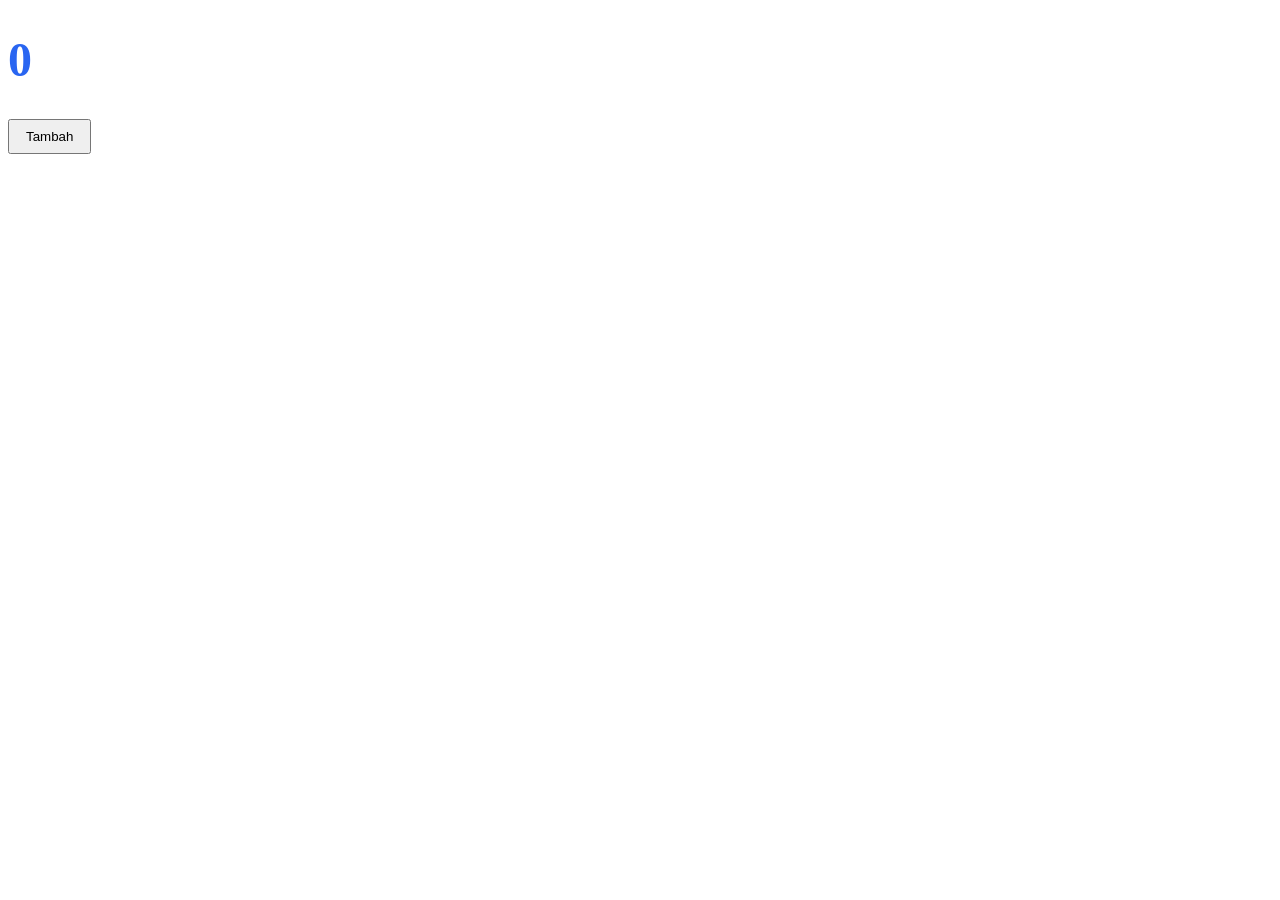
==== index.html @ bcd85ffc "Revamp index.html for interactive page layout" ====
<!DOCTYPE html>
<html lang="id">
<head>
    <meta charset="UTF-8">
    <title>Halaman Interaktif</title>
    <style>
        h1 {
            color: #2965F1;
            font-size: 48px;
        }
        button {
            padding: 8px 16px;
        }
    </style>
</head>
<body>
    <h1>0</h1>
    <button>Tambah</button>

    <script>
        let n = 0;
        const h1 = document.querySelector("h1");

        document.querySelector("button").onclick = () => {
            n++;
            h1.textContent = n;
        };
    </script>
</body>
</html>
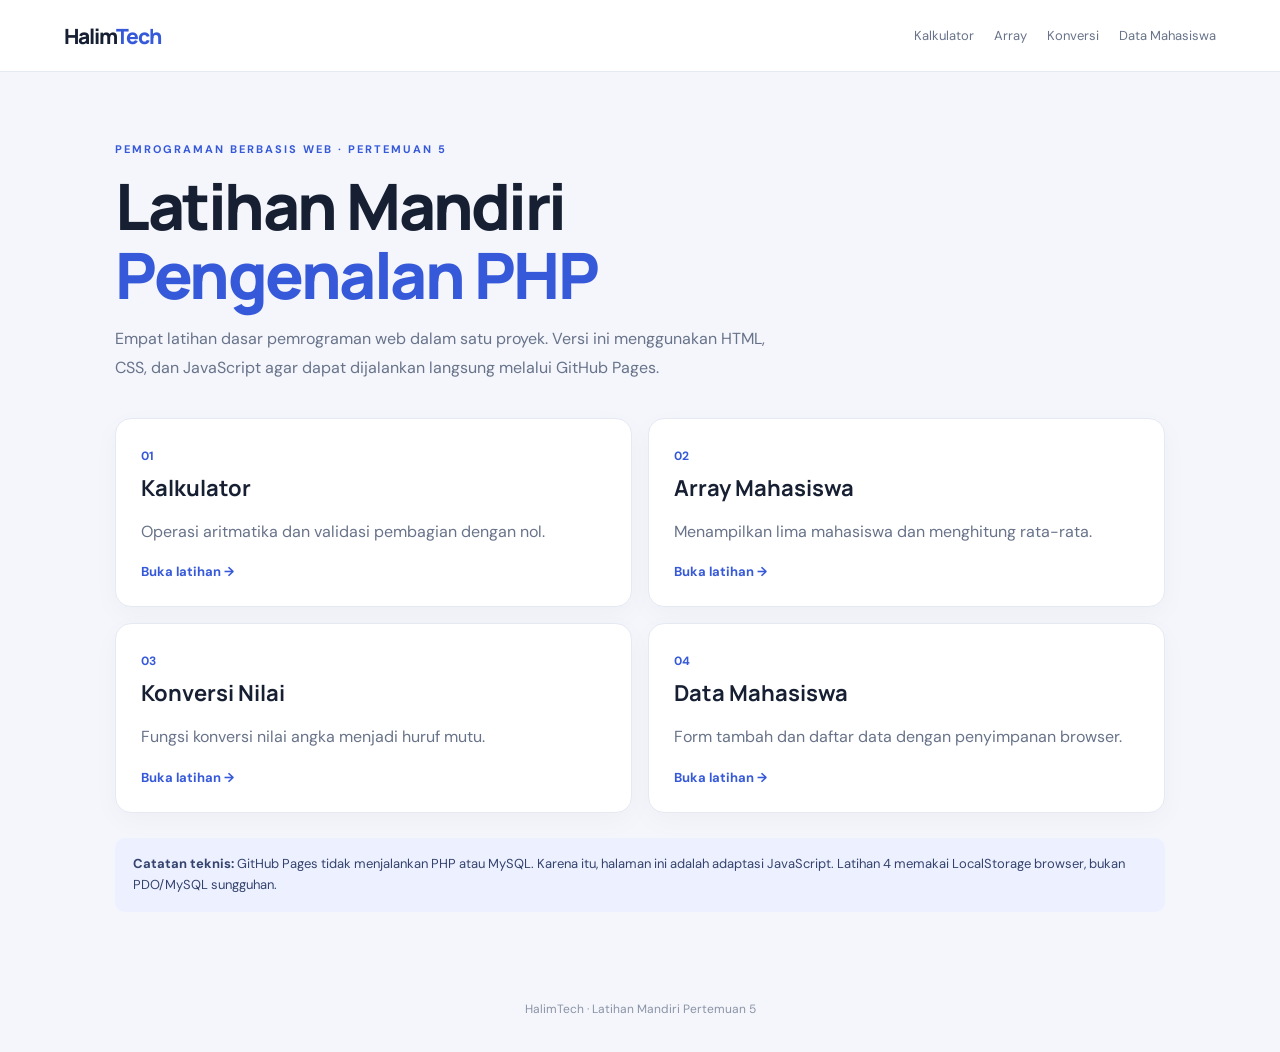
==== commit f29d3cae: "Add files via upload" ====
--- a/index.html
+++ b/index.html
@@ -1,30 +1,28 @@
 <!DOCTYPE html>
 <html lang="id">
 <head>
-    <meta charset="UTF-8">
-    <title>Halaman Interaktif</title>
-    <style>
-        h1 {
-            color: #2965F1;
-            font-size: 48px;
-        }
-        button {
-            padding: 8px 16px;
-        }
-    </style>
+  <meta charset="UTF-8">
+  <meta name="viewport" content="width=device-width, initial-scale=1.0">
+  <title>Latihan Pemrograman Web</title>
+  <link rel="stylesheet" href="style.css">
 </head>
 <body>
-    <h1>0</h1>
-    <button>Tambah</button>
-
-    <script>
-        let n = 0;
-        const h1 = document.querySelector("h1");
-
-        document.querySelector("button").onclick = () => {
-            n++;
-            h1.textContent = n;
-        };
-    </script>
+  <header class="topbar">
+    <a class="brand" href="index.html">Halim<span>Tech</span></a>
+    <nav><a href="kalkulator.html">Kalkulator</a><a href="mahasiswa.html">Array</a><a href="konversi.html">Konversi</a><a href="database.html">Data Mahasiswa</a></nav>
+  </header>
+  <main class="hero">
+    <p class="eyebrow">PEMROGRAMAN BERBASIS WEB · PERTEMUAN 5</p>
+    <h1>Latihan Mandiri<br><span>Pengenalan PHP</span></h1>
+    <p class="lead">Empat latihan dasar pemrograman web dalam satu proyek. Versi ini menggunakan HTML, CSS, dan JavaScript agar dapat dijalankan langsung melalui GitHub Pages.</p>
+    <div class="cards">
+      <a class="card" href="kalkulator.html"><b>01</b><h2>Kalkulator</h2><p>Operasi aritmatika dan validasi pembagian dengan nol.</p><span>Buka latihan →</span></a>
+      <a class="card" href="mahasiswa.html"><b>02</b><h2>Array Mahasiswa</h2><p>Menampilkan lima mahasiswa dan menghitung rata-rata.</p><span>Buka latihan →</span></a>
+      <a class="card" href="konversi.html"><b>03</b><h2>Konversi Nilai</h2><p>Fungsi konversi nilai angka menjadi huruf mutu.</p><span>Buka latihan →</span></a>
+      <a class="card" href="database.html"><b>04</b><h2>Data Mahasiswa</h2><p>Form tambah dan daftar data dengan penyimpanan browser.</p><span>Buka latihan →</span></a>
+    </div>
+    <div class="notice"><strong>Catatan teknis:</strong> GitHub Pages tidak menjalankan PHP atau MySQL. Karena itu, halaman ini adalah adaptasi JavaScript. Latihan 4 memakai LocalStorage browser, bukan PDO/MySQL sungguhan.</div>
+  </main>
+  <footer>HalimTech · Latihan Mandiri Pertemuan 5</footer>
 </body>
-</html>
+</html>
--- a/style.css
+++ b/style.css
@@ -0,0 +1,16 @@
+@import url('https://fonts.googleapis.com/css2?family=DM+Sans:wght@400;500;600;700&family=Manrope:wght@500;600;700;800&display=swap');
+:root{--bg:#f4f6fb;--ink:#172033;--muted:#68738a;--blue:#3659d9;--line:#e5e9f2;--white:#fff}
+*{box-sizing:border-box}body{margin:0;background:var(--bg);color:var(--ink);font-family:'DM Sans',Arial,sans-serif;min-height:100vh}
+.topbar{height:auto;min-height:72px;padding:18px max(5vw,20px);display:flex;align-items:center;justify-content:space-between;gap:20px;background:#fff;border-bottom:1px solid var(--line)}
+.brand{font:800 21px Manrope,sans-serif;color:var(--ink);text-decoration:none;letter-spacing:-1px}.brand span{color:var(--blue)}
+nav{display:flex;gap:20px;flex-wrap:wrap}nav a{font-size:13px;color:var(--muted);text-decoration:none}nav a:hover,nav a.active{color:var(--blue)}
+main{width:min(1050px,90%);margin:54px auto}.hero{margin-top:70px}.eyebrow{font-size:11px;font-weight:700;letter-spacing:2px;color:var(--blue)}h1{font:800 clamp(38px,6vw,64px)/1.08 Manrope,sans-serif;letter-spacing:-2.5px;margin:15px 0}h1 span{color:var(--blue)}h2{font:700 22px Manrope,sans-serif;margin:8px 0}
+.lead{max-width:680px;color:var(--muted);line-height:1.8}.cards{display:grid;grid-template-columns:repeat(2,1fr);gap:16px;margin-top:35px}.card,.panel{background:var(--white);border:1px solid var(--line);border-radius:16px;padding:25px;box-shadow:0 8px 28px #17203308}.card{text-decoration:none;color:inherit;transition:.2s}.card:hover{transform:translateY(-3px);box-shadow:0 14px 32px #17203312}.card b{color:var(--blue);font-size:12px}.card p{color:var(--muted);line-height:1.6}.card span{color:var(--blue);font-size:13px;font-weight:700}
+.notice{margin-top:25px;padding:16px 18px;border-radius:10px;background:#edf1ff;color:#34436e;line-height:1.6;font-size:13px}
+.page-title{margin-bottom:25px}.page-title h1{font-size:clamp(32px,5vw,46px);letter-spacing:-1.5px}.page-title p{color:var(--muted);line-height:1.6}
+.panel{max-width:760px}.field{margin:16px 0}.field label{display:block;font-size:13px;font-weight:700;margin-bottom:8px}.field input,.field select{width:100%;padding:13px 14px;border:1px solid #d8deea;border-radius:9px;font:inherit;background:white;color:var(--ink)}input:focus,select:focus{outline:2px solid #cbd5ff;border-color:var(--blue)}
+button,.button{display:inline-block;border:0;border-radius:9px;padding:13px 18px;background:var(--blue);color:white;font:700 14px 'DM Sans',sans-serif;cursor:pointer;text-decoration:none}button:hover,.button:hover{background:#2948bd}.secondary{background:#eef1f8;color:#34405b}.secondary:hover{background:#e2e7f1}
+.result{margin-top:18px;padding:16px;border-radius:10px;background:#eaf8ef;color:#176438;line-height:1.6}.error{background:#fff0f0;color:#a32929}.result strong{display:block}.big-result{font:800 34px Manrope,sans-serif;margin-top:5px}
+table{width:100%;border-collapse:collapse;margin-top:18px;background:white}th,td{text-align:left;padding:13px;border-bottom:1px solid var(--line);font-size:14px}th{background:#f0f3fb;color:#34405b;font-size:12px;text-transform:uppercase;letter-spacing:.5px}.summary{display:flex;gap:12px;flex-wrap:wrap;margin-top:18px}.stat{flex:1;min-width:130px;padding:17px;background:#f3f5fb;border-radius:10px}.stat small{display:block;color:var(--muted);margin-bottom:6px}.stat strong{font:700 24px Manrope}
+.back{display:inline-block;margin-bottom:20px;color:var(--blue);text-decoration:none;font-size:13px;font-weight:700}footer{text-align:center;padding:35px 15px;color:#8a93a6;font-size:12px}
+@media(max-width:650px){.topbar{align-items:flex-start;flex-direction:column}nav{gap:12px}.cards{grid-template-columns:1fr}main{margin:35px auto}.hero{margin-top:40px}.panel{padding:18px}table{min-width:500px}.table-wrap{overflow-x:auto}}
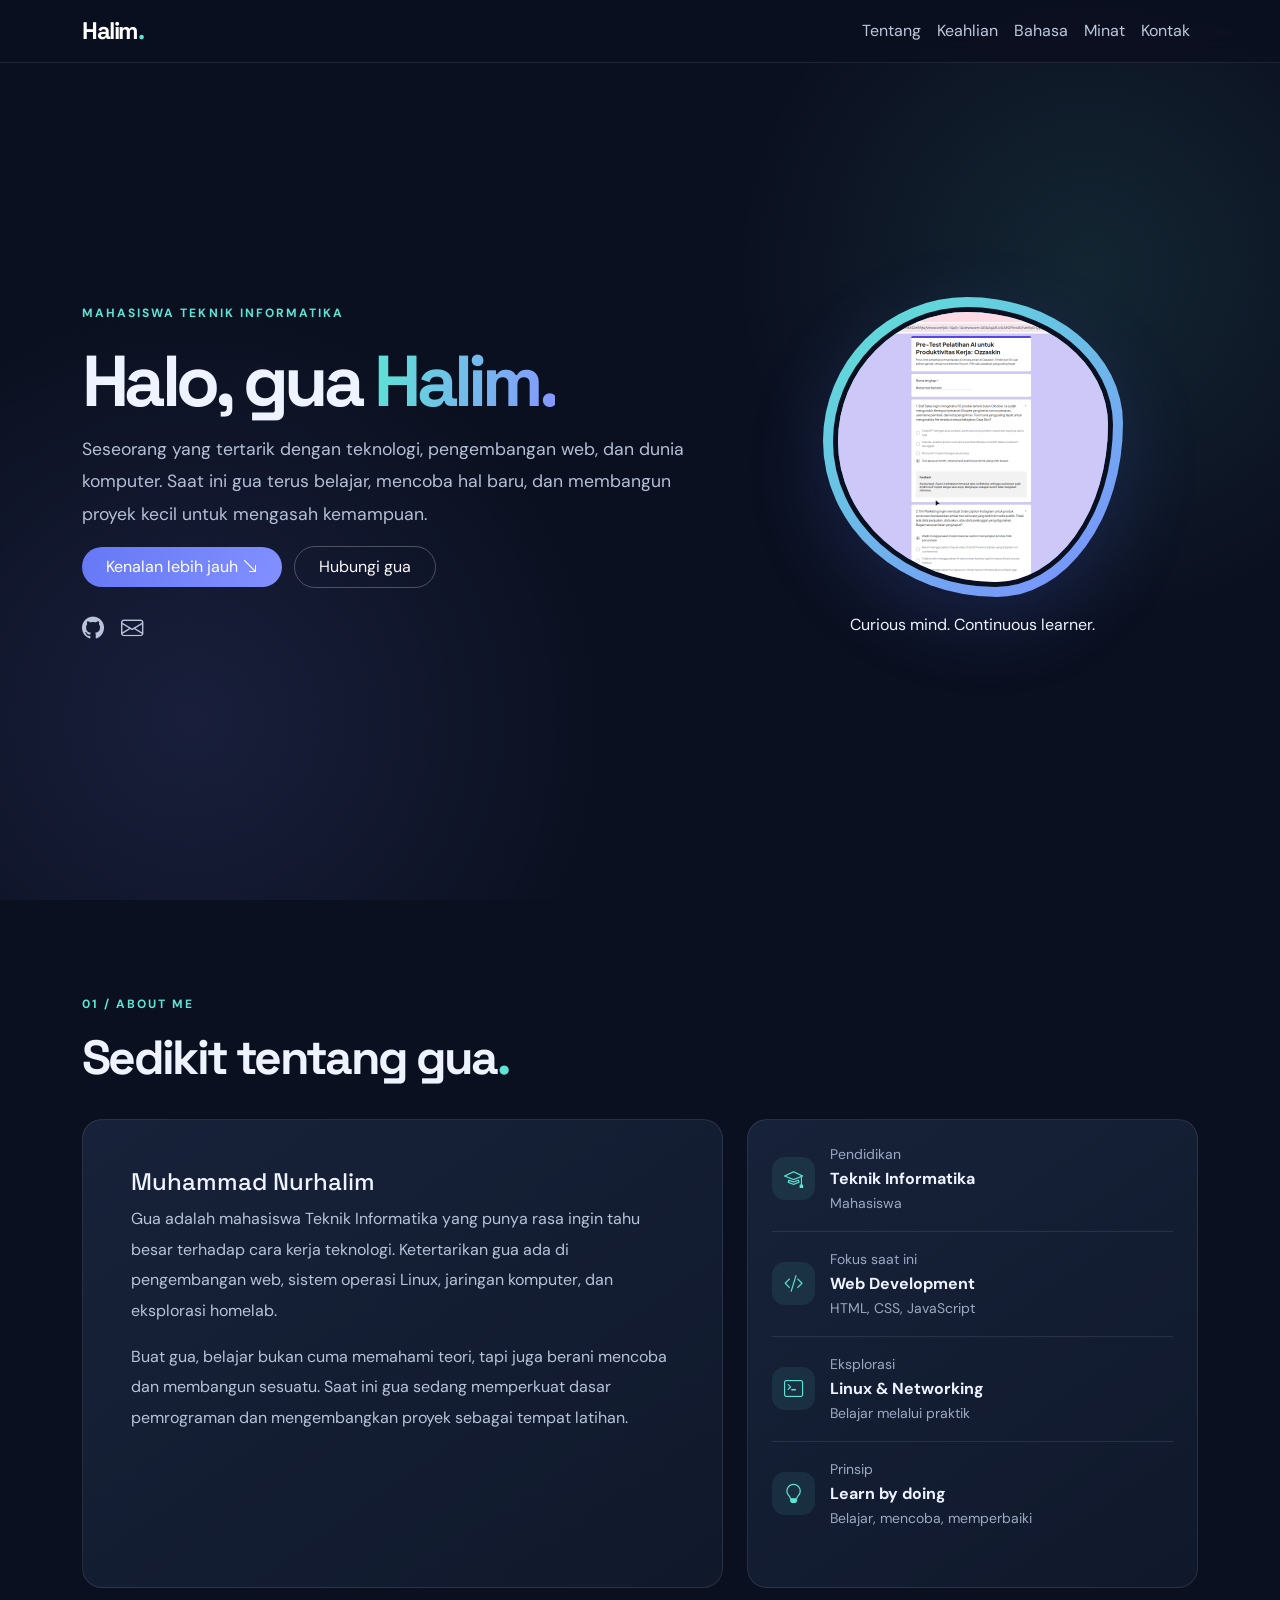
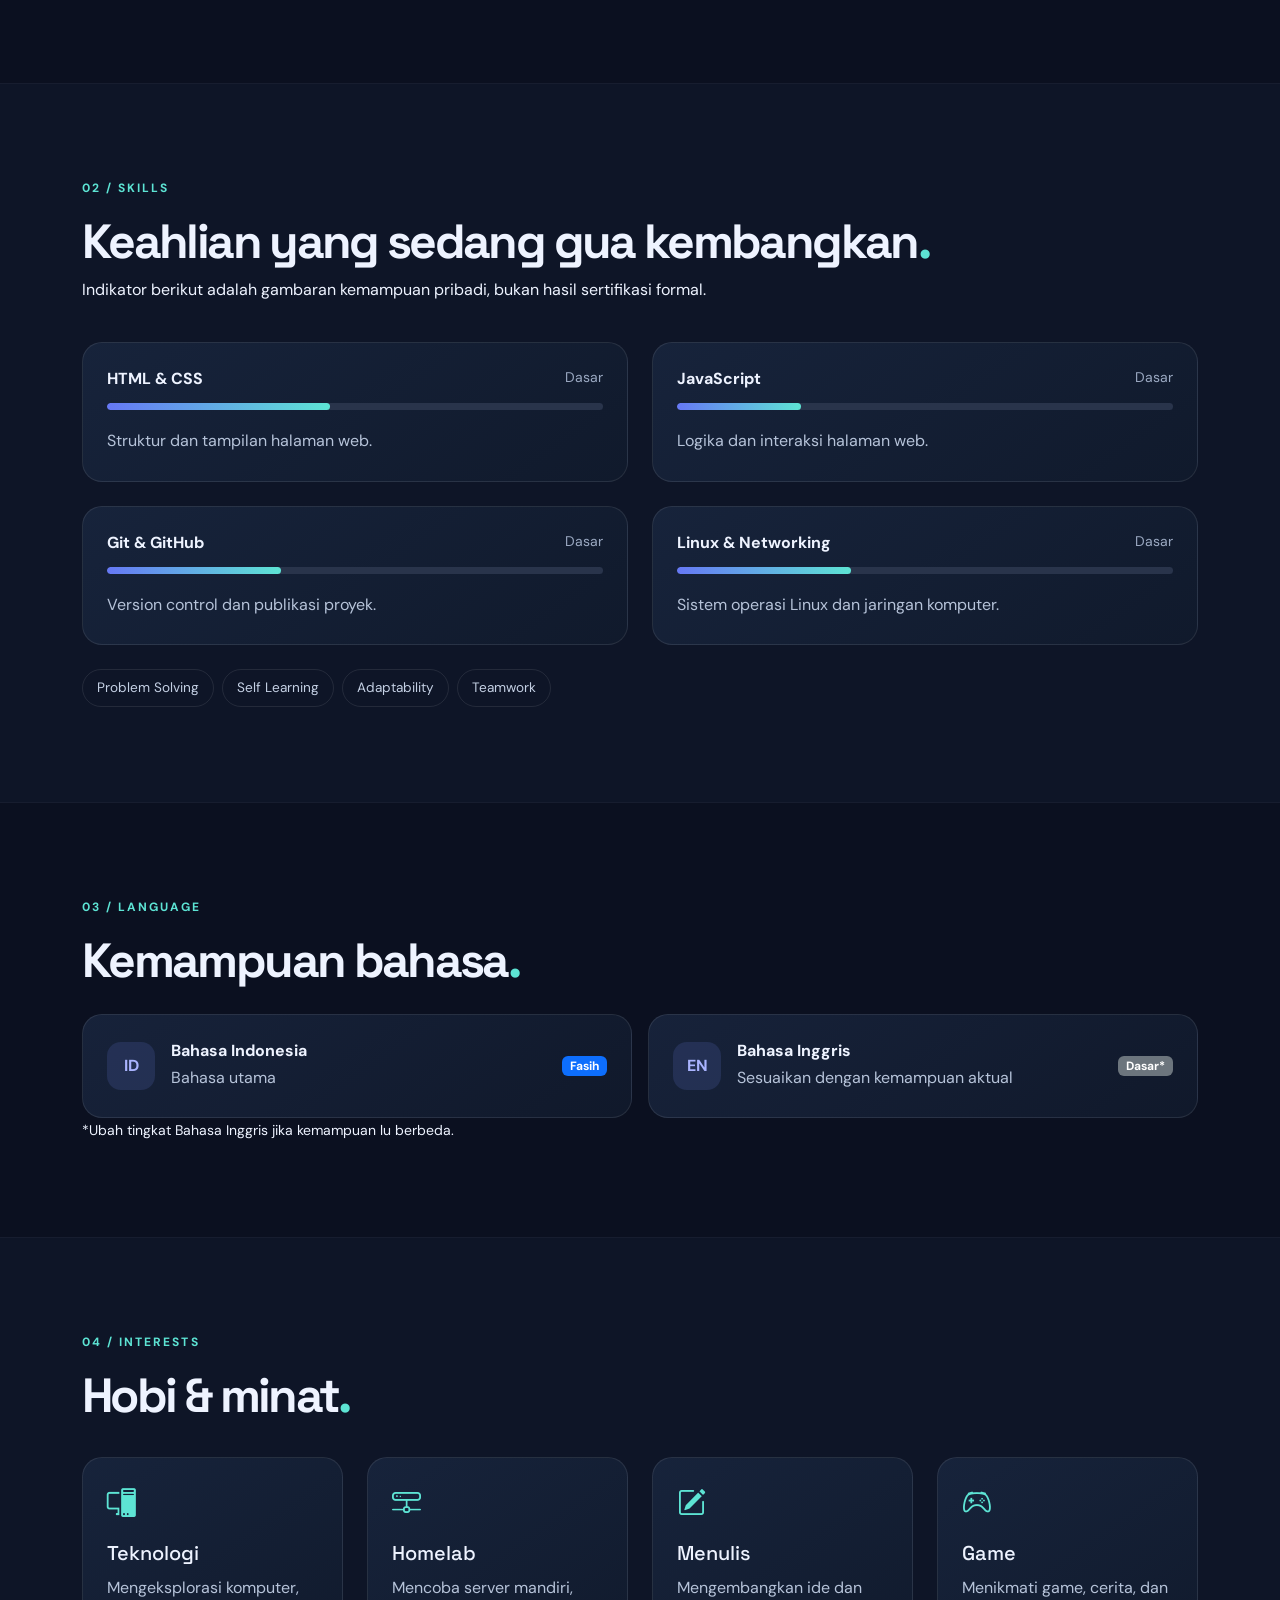
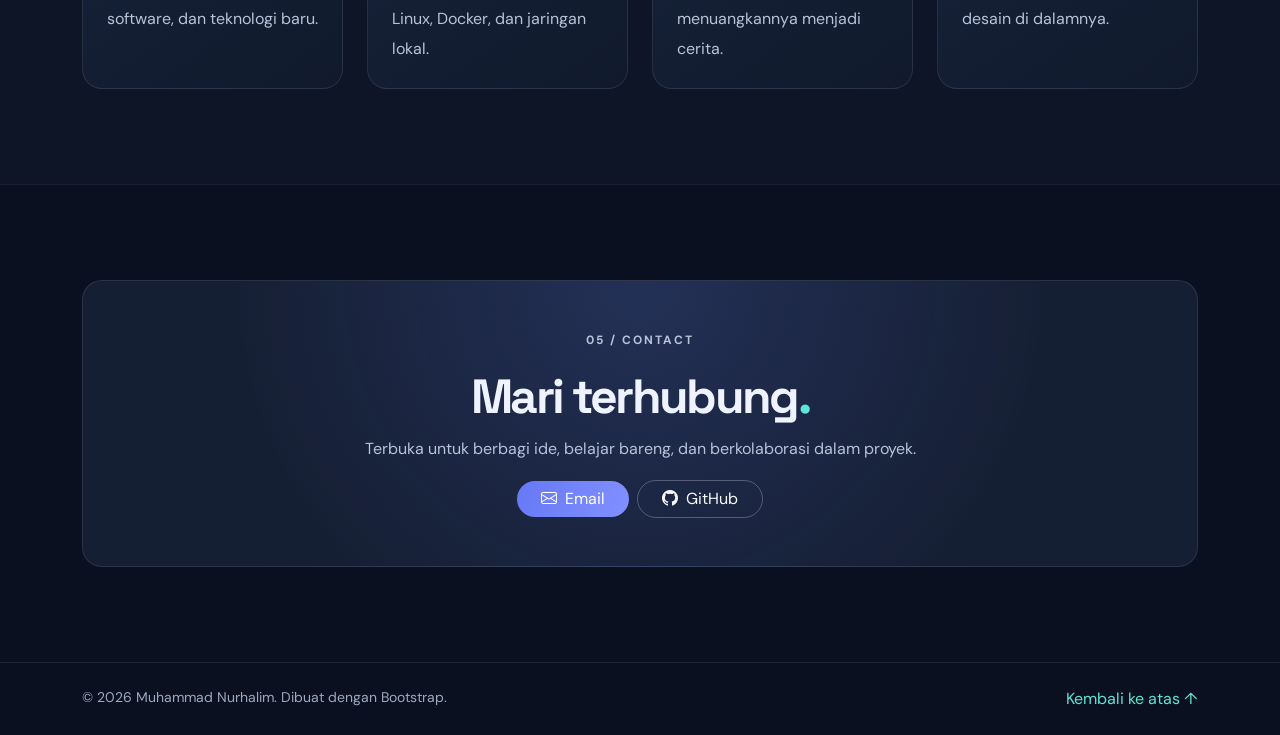
==== commit 7e1bce86: "Add files via upload" ====
--- a/index.html
+++ b/index.html
@@ -1,28 +1,61 @@
-<!DOCTYPE html>
+<!doctype html>
 <html lang="id">
 <head>
-  <meta charset="UTF-8">
-  <meta name="viewport" content="width=device-width, initial-scale=1.0">
-  <title>Latihan Pemrograman Web</title>
-  <link rel="stylesheet" href="style.css">
+<meta charset="utf-8"><meta name="viewport" content="width=device-width, initial-scale=1">
+<meta name="description" content="Profil pribadi Muhammad Nurhalim, mahasiswa Teknik Informatika.">
+<title>Muhammad Nurhalim | Profil</title>
+<link href="https://cdn.jsdelivr.net/npm/bootstrap@5.3.3/dist/css/bootstrap.min.css" rel="stylesheet">
+<link rel="stylesheet" href="https://cdn.jsdelivr.net/npm/bootstrap-icons@1.11.3/font/bootstrap-icons.min.css">
+<link rel="stylesheet" href="style.css">
 </head>
 <body>
-  <header class="topbar">
-    <a class="brand" href="index.html">Halim<span>Tech</span></a>
-    <nav><a href="kalkulator.html">Kalkulator</a><a href="mahasiswa.html">Array</a><a href="konversi.html">Konversi</a><a href="database.html">Data Mahasiswa</a></nav>
-  </header>
-  <main class="hero">
-    <p class="eyebrow">PEMROGRAMAN BERBASIS WEB · PERTEMUAN 5</p>
-    <h1>Latihan Mandiri<br><span>Pengenalan PHP</span></h1>
-    <p class="lead">Empat latihan dasar pemrograman web dalam satu proyek. Versi ini menggunakan HTML, CSS, dan JavaScript agar dapat dijalankan langsung melalui GitHub Pages.</p>
-    <div class="cards">
-      <a class="card" href="kalkulator.html"><b>01</b><h2>Kalkulator</h2><p>Operasi aritmatika dan validasi pembagian dengan nol.</p><span>Buka latihan →</span></a>
-      <a class="card" href="mahasiswa.html"><b>02</b><h2>Array Mahasiswa</h2><p>Menampilkan lima mahasiswa dan menghitung rata-rata.</p><span>Buka latihan →</span></a>
-      <a class="card" href="konversi.html"><b>03</b><h2>Konversi Nilai</h2><p>Fungsi konversi nilai angka menjadi huruf mutu.</p><span>Buka latihan →</span></a>
-      <a class="card" href="database.html"><b>04</b><h2>Data Mahasiswa</h2><p>Form tambah dan daftar data dengan penyimpanan browser.</p><span>Buka latihan →</span></a>
-    </div>
-    <div class="notice"><strong>Catatan teknis:</strong> GitHub Pages tidak menjalankan PHP atau MySQL. Karena itu, halaman ini adalah adaptasi JavaScript. Latihan 4 memakai LocalStorage browser, bukan PDO/MySQL sungguhan.</div>
-  </main>
-  <footer>HalimTech · Latihan Mandiri Pertemuan 5</footer>
-</body>
-</html>+<nav class="navbar navbar-expand-lg navbar-dark fixed-top"><div class="container">
+<a class="navbar-brand fw-bold" href="#home">Halim<span>.</span></a>
+<button class="navbar-toggler" type="button" data-bs-toggle="collapse" data-bs-target="#nav"><span class="navbar-toggler-icon"></span></button>
+<div class="collapse navbar-collapse" id="nav"><ul class="navbar-nav ms-auto">
+<li class="nav-item"><a class="nav-link" href="#about">Tentang</a></li><li class="nav-item"><a class="nav-link" href="#skills">Keahlian</a></li>
+<li class="nav-item"><a class="nav-link" href="#languages">Bahasa</a></li><li class="nav-item"><a class="nav-link" href="#interests">Minat</a></li><li class="nav-item"><a class="nav-link" href="#contact">Kontak</a></li>
+</ul></div></div></nav>
+<header id="home" class="hero d-flex align-items-center"><div class="container"><div class="row align-items-center gy-5">
+<div class="col-lg-7 order-2 order-lg-1"><p class="eyebrow">MAHASISWA TEKNIK INFORMATIKA</p>
+<h1 class="display-2 fw-bold">Halo, gua <span>Halim.</span></h1>
+<p class="lead-copy">Seseorang yang tertarik dengan teknologi, pengembangan web, dan dunia komputer. Saat ini gua terus belajar, mencoba hal baru, dan membangun proyek kecil untuk mengasah kemampuan.</p>
+<a class="btn btn-primary rounded-pill px-4 py-2 me-2" href="#about">Kenalan lebih jauh <i class="bi bi-arrow-down-right"></i></a>
+<a class="btn btn-outline-light rounded-pill px-4 py-2" href="#contact">Hubungi gua</a>
+<div class="social mt-4"><a href="https://github.com/hilmandesu" target="_blank" rel="noopener"><i class="bi bi-github"></i></a><a href="mailto:emailkamu@example.com"><i class="bi bi-envelope"></i></a></div></div>
+<div class="col-lg-5 order-1 order-lg-2 text-center"><div class="photo-wrap mx-auto">
+<img src="assets/foto-profil.jpg" alt="Foto profil Muhammad Nurhalim" onerror="this.style.display='none';this.nextElementSibling.style.display='grid'">
+<div class="fallback">HN</div></div><p class="muted mt-3">Curious mind. Continuous learner.</p></div>
+</div></div></header>
+<section id="about" class="section"><div class="container"><p class="eyebrow">01 / ABOUT ME</p><h2 class="section-title">Sedikit tentang gua<span>.</span></h2>
+<div class="row g-4 mt-2"><div class="col-lg-7"><div class="panel h-100 p-4 p-md-5"><h3 class="h4">Muhammad Nurhalim</h3>
+<p>Gua adalah mahasiswa Teknik Informatika yang punya rasa ingin tahu besar terhadap cara kerja teknologi. Ketertarikan gua ada di pengembangan web, sistem operasi Linux, jaringan komputer, dan eksplorasi homelab.</p>
+<p class="mb-0">Buat gua, belajar bukan cuma memahami teori, tapi juga berani mencoba dan membangun sesuatu. Saat ini gua sedang memperkuat dasar pemrograman dan mengembangkan proyek sebagai tempat latihan.</p></div></div>
+<div class="col-lg-5"><div class="panel p-4 h-100">
+<div class="info"><i class="bi bi-mortarboard"></i><div><small>Pendidikan</small><b>Teknik Informatika</b><small>Mahasiswa</small></div></div>
+<div class="info"><i class="bi bi-code-slash"></i><div><small>Fokus saat ini</small><b>Web Development</b><small>HTML, CSS, JavaScript</small></div></div>
+<div class="info"><i class="bi bi-terminal"></i><div><small>Eksplorasi</small><b>Linux & Networking</b><small>Belajar melalui praktik</small></div></div>
+<div class="info border-0"><i class="bi bi-lightbulb"></i><div><small>Prinsip</small><b>Learn by doing</b><small>Belajar, mencoba, memperbaiki</small></div></div>
+</div></div></div></div></section>
+<section id="skills" class="section dark"><div class="container"><p class="eyebrow">02 / SKILLS</p><h2 class="section-title">Keahlian yang sedang gua kembangkan<span>.</span></h2>
+<p class="muted">Indikator berikut adalah gambaran kemampuan pribadi, bukan hasil sertifikasi formal.</p><div class="row g-4 mt-2">
+<div class="col-md-6"><div class="panel p-4"><div class="d-flex justify-content-between"><b>HTML & CSS</b><small>Dasar</small></div><div class="progress"><div class="progress-bar" style="width:45%"></div></div><p class="muted mt-3 mb-0">Struktur dan tampilan halaman web.</p></div></div>
+<div class="col-md-6"><div class="panel p-4"><div class="d-flex justify-content-between"><b>JavaScript</b><small>Dasar</small></div><div class="progress"><div class="progress-bar" style="width:25%"></div></div><p class="muted mt-3 mb-0">Logika dan interaksi halaman web.</p></div></div>
+<div class="col-md-6"><div class="panel p-4"><div class="d-flex justify-content-between"><b>Git & GitHub</b><small>Dasar</small></div><div class="progress"><div class="progress-bar" style="width:35%"></div></div><p class="muted mt-3 mb-0">Version control dan publikasi proyek.</p></div></div>
+<div class="col-md-6"><div class="panel p-4"><div class="d-flex justify-content-between"><b>Linux & Networking</b><small>Dasar</small></div><div class="progress"><div class="progress-bar" style="width:35%"></div></div><p class="muted mt-3 mb-0">Sistem operasi Linux dan jaringan komputer.</p></div></div>
+</div><div class="d-flex flex-wrap gap-2 mt-4"><span class="tag">Problem Solving</span><span class="tag">Self Learning</span><span class="tag">Adaptability</span><span class="tag">Teamwork</span></div></div></section>
+<section id="languages" class="section"><div class="container"><p class="eyebrow">03 / LANGUAGE</p><h2 class="section-title">Kemampuan bahasa<span>.</span></h2><div class="row g-3 mt-2">
+<div class="col-md-6"><div class="panel p-4 d-flex align-items-center gap-3"><div class="lang-icon">ID</div><div class="flex-grow-1"><b>Bahasa Indonesia</b><p class="muted mb-0">Bahasa utama</p></div><span class="badge text-bg-primary">Fasih</span></div></div>
+<div class="col-md-6"><div class="panel p-4 d-flex align-items-center gap-3"><div class="lang-icon">EN</div><div class="flex-grow-1"><b>Bahasa Inggris</b><p class="muted mb-0">Sesuaikan dengan kemampuan aktual</p></div><span class="badge text-bg-secondary">Dasar*</span></div></div>
+</div><small class="muted">*Ubah tingkat Bahasa Inggris jika kemampuan lu berbeda.</small></div></section>
+<section id="interests" class="section dark"><div class="container"><p class="eyebrow">04 / INTERESTS</p><h2 class="section-title">Hobi & minat<span>.</span></h2><div class="row g-4 mt-2">
+<div class="col-sm-6 col-lg-3"><div class="panel p-4 h-100"><i class="bi bi-pc-display interest-icon"></i><h3 class="h5 mt-3">Teknologi</h3><p class="muted mb-0">Mengeksplorasi komputer, software, dan teknologi baru.</p></div></div>
+<div class="col-sm-6 col-lg-3"><div class="panel p-4 h-100"><i class="bi bi-hdd-network interest-icon"></i><h3 class="h5 mt-3">Homelab</h3><p class="muted mb-0">Mencoba server mandiri, Linux, Docker, dan jaringan lokal.</p></div></div>
+<div class="col-sm-6 col-lg-3"><div class="panel p-4 h-100"><i class="bi bi-pencil-square interest-icon"></i><h3 class="h5 mt-3">Menulis</h3><p class="muted mb-0">Mengembangkan ide dan menuangkannya menjadi cerita.</p></div></div>
+<div class="col-sm-6 col-lg-3"><div class="panel p-4 h-100"><i class="bi bi-controller interest-icon"></i><h3 class="h5 mt-3">Game</h3><p class="muted mb-0">Menikmati game, cerita, dan desain di dalamnya.</p></div></div>
+</div></div></section>
+<section id="contact" class="section"><div class="container"><div class="panel contact text-center p-5"><p class="eyebrow">05 / CONTACT</p><h2 class="section-title">Mari terhubung<span>.</span></h2><p class="muted">Terbuka untuk berbagi ide, belajar bareng, dan berkolaborasi dalam proyek.</p>
+<a class="btn btn-primary rounded-pill px-4 me-2" href="mailto:emailkamu@example.com"><i class="bi bi-envelope me-2"></i>Email</a><a class="btn btn-outline-light rounded-pill px-4" href="https://github.com/hilmandesu" target="_blank" rel="noopener"><i class="bi bi-github me-2"></i>GitHub</a></div></div></section>
+<footer class="py-4"><div class="container d-flex flex-column flex-md-row justify-content-between gap-2"><small>© <span id="year"></span> Muhammad Nurhalim. Dibuat dengan Bootstrap.</small><a href="#home">Kembali ke atas ↑</a></div></footer>
+<script src="https://cdn.jsdelivr.net/npm/bootstrap@5.3.3/dist/js/bootstrap.bundle.min.js"></script><script src="script.js"></script>
+</body></html>
--- a/style.css
+++ b/style.css
@@ -1,16 +1,17 @@
-@import url('https://fonts.googleapis.com/css2?family=DM+Sans:wght@400;500;600;700&family=Manrope:wght@500;600;700;800&display=swap');
-:root{--bg:#f4f6fb;--ink:#172033;--muted:#68738a;--blue:#3659d9;--line:#e5e9f2;--white:#fff}
-*{box-sizing:border-box}body{margin:0;background:var(--bg);color:var(--ink);font-family:'DM Sans',Arial,sans-serif;min-height:100vh}
-.topbar{height:auto;min-height:72px;padding:18px max(5vw,20px);display:flex;align-items:center;justify-content:space-between;gap:20px;background:#fff;border-bottom:1px solid var(--line)}
-.brand{font:800 21px Manrope,sans-serif;color:var(--ink);text-decoration:none;letter-spacing:-1px}.brand span{color:var(--blue)}
-nav{display:flex;gap:20px;flex-wrap:wrap}nav a{font-size:13px;color:var(--muted);text-decoration:none}nav a:hover,nav a.active{color:var(--blue)}
-main{width:min(1050px,90%);margin:54px auto}.hero{margin-top:70px}.eyebrow{font-size:11px;font-weight:700;letter-spacing:2px;color:var(--blue)}h1{font:800 clamp(38px,6vw,64px)/1.08 Manrope,sans-serif;letter-spacing:-2.5px;margin:15px 0}h1 span{color:var(--blue)}h2{font:700 22px Manrope,sans-serif;margin:8px 0}
-.lead{max-width:680px;color:var(--muted);line-height:1.8}.cards{display:grid;grid-template-columns:repeat(2,1fr);gap:16px;margin-top:35px}.card,.panel{background:var(--white);border:1px solid var(--line);border-radius:16px;padding:25px;box-shadow:0 8px 28px #17203308}.card{text-decoration:none;color:inherit;transition:.2s}.card:hover{transform:translateY(-3px);box-shadow:0 14px 32px #17203312}.card b{color:var(--blue);font-size:12px}.card p{color:var(--muted);line-height:1.6}.card span{color:var(--blue);font-size:13px;font-weight:700}
-.notice{margin-top:25px;padding:16px 18px;border-radius:10px;background:#edf1ff;color:#34436e;line-height:1.6;font-size:13px}
-.page-title{margin-bottom:25px}.page-title h1{font-size:clamp(32px,5vw,46px);letter-spacing:-1.5px}.page-title p{color:var(--muted);line-height:1.6}
-.panel{max-width:760px}.field{margin:16px 0}.field label{display:block;font-size:13px;font-weight:700;margin-bottom:8px}.field input,.field select{width:100%;padding:13px 14px;border:1px solid #d8deea;border-radius:9px;font:inherit;background:white;color:var(--ink)}input:focus,select:focus{outline:2px solid #cbd5ff;border-color:var(--blue)}
-button,.button{display:inline-block;border:0;border-radius:9px;padding:13px 18px;background:var(--blue);color:white;font:700 14px 'DM Sans',sans-serif;cursor:pointer;text-decoration:none}button:hover,.button:hover{background:#2948bd}.secondary{background:#eef1f8;color:#34405b}.secondary:hover{background:#e2e7f1}
-.result{margin-top:18px;padding:16px;border-radius:10px;background:#eaf8ef;color:#176438;line-height:1.6}.error{background:#fff0f0;color:#a32929}.result strong{display:block}.big-result{font:800 34px Manrope,sans-serif;margin-top:5px}
-table{width:100%;border-collapse:collapse;margin-top:18px;background:white}th,td{text-align:left;padding:13px;border-bottom:1px solid var(--line);font-size:14px}th{background:#f0f3fb;color:#34405b;font-size:12px;text-transform:uppercase;letter-spacing:.5px}.summary{display:flex;gap:12px;flex-wrap:wrap;margin-top:18px}.stat{flex:1;min-width:130px;padding:17px;background:#f3f5fb;border-radius:10px}.stat small{display:block;color:var(--muted);margin-bottom:6px}.stat strong{font:700 24px Manrope}
-.back{display:inline-block;margin-bottom:20px;color:var(--blue);text-decoration:none;font-size:13px;font-weight:700}footer{text-align:center;padding:35px 15px;color:#8a93a6;font-size:12px}
-@media(max-width:650px){.topbar{align-items:flex-start;flex-direction:column}nav{gap:12px}.cards{grid-template-columns:1fr}main{margin:35px auto}.hero{margin-top:40px}.panel{padding:18px}table{min-width:500px}.table-wrap{overflow-x:auto}}
+@import url('https://fonts.googleapis.com/css2?family=DM+Sans:wght@400;500;600;700&family=Space+Grotesk:wght@400;500;600;700&display=swap');
+:root{--bg:#0b1020;--surface:#151f34;--text:#eef3ff;--muted:#9ba9c2;--cyan:#5de4d4;--blue:#7c8cff;--line:rgba(255,255,255,.09)}
+*{scroll-margin-top:85px}html{scroll-behavior:smooth}body{background:var(--bg);color:var(--text);font-family:'DM Sans',sans-serif}h1,h2,h3,.navbar-brand{font-family:'Space Grotesk',sans-serif}
+.navbar{background:rgba(11,16,32,.92);backdrop-filter:blur(15px);border-bottom:1px solid var(--line)}.navbar-brand{font-size:1.5rem;letter-spacing:-.06em}.navbar-brand span,.section-title span{color:var(--cyan)}.nav-link{color:#bdc8dc!important}.nav-link:hover{color:var(--cyan)!important}
+.hero{min-height:100vh;padding:130px 0 80px;background:radial-gradient(circle at 85% 30%,rgba(93,228,212,.10),transparent 28%),radial-gradient(circle at 15% 80%,rgba(124,140,255,.12),transparent 32%)}
+.eyebrow{color:var(--cyan);font-size:.75rem;font-weight:700;letter-spacing:.17em}.hero h1{letter-spacing:-.065em}.hero h1 span{background:linear-gradient(100deg,var(--cyan),#8795ff);color:transparent;background-clip:text}.lead-copy{color:#b4c0d6;font-size:1.1rem;line-height:1.85;max-width:610px}
+.btn-primary{background:linear-gradient(110deg,#6678f5,#8290ff);border:0}.btn-primary:hover{background:#586be9;transform:translateY(-2px)}.btn-outline-light{border-color:rgba(255,255,255,.25)}
+.social a{color:#b7c4da;font-size:1.4rem;margin-right:17px}.social a:hover{color:var(--cyan)}
+.photo-wrap{width:min(300px,75vw);aspect-ratio:1;padding:10px;border-radius:48% 52% 42% 58%/48% 42% 58% 52%;background:linear-gradient(145deg,var(--cyan),var(--blue));box-shadow:0 25px 80px rgba(80,110,230,.2)}
+.photo-wrap img,.fallback{width:100%;height:100%;object-fit:cover;border-radius:inherit;border:5px solid var(--bg);background:#18233a}.fallback{display:none;place-items:center;font:700 5rem 'Space Grotesk';color:var(--cyan)}
+.section{padding:95px 0}.dark{background:#0e1527;border-block:1px solid rgba(255,255,255,.035)}.section-title{font-size:clamp(2rem,4vw,3rem);font-weight:700;letter-spacing:-.055em}
+.panel{background:linear-gradient(145deg,rgba(24,36,60,.95),rgba(17,26,44,.95));border:1px solid var(--line);border-radius:20px}.panel p{color:#b6c3d9;line-height:1.9}
+.info{display:flex;gap:15px;align-items:center;padding:0 0 17px;margin-bottom:17px;border-bottom:1px solid var(--line)}.info>i{width:43px;height:43px;display:grid;place-items:center;color:var(--cyan);background:rgba(93,228,212,.09);border-radius:13px;font-size:1.2rem;flex-shrink:0}.info div{display:flex;flex-direction:column;gap:2px}.info small{color:var(--muted)}
+.progress{height:7px;background:#29344b;margin-top:12px;border-radius:20px}.progress-bar{background:linear-gradient(90deg,#6678f5,var(--cyan));border-radius:20px}.panel small{color:var(--muted)}.tag{padding:8px 14px;border:1px solid var(--line);border-radius:30px;color:#c4d0e4;font-size:.85rem}
+.lang-icon{width:48px;height:48px;display:grid;place-items:center;border-radius:14px;background:rgba(124,140,255,.14);color:#aab4ff;font-weight:700}.interest-icon{color:var(--cyan);font-size:1.8rem}.contact{background:radial-gradient(circle at 50% 0%,rgba(104,125,245,.18),transparent 65%),var(--surface)}
+footer{border-top:1px solid var(--line);color:var(--muted)}footer a{color:var(--cyan);text-decoration:none}
+@media(max-width:991px){.navbar-collapse{padding:12px 0}.hero{min-height:auto;padding-top:120px}}@media(max-width:575px){.section{padding:70px 0}.lead-copy{font-size:1rem}.photo-wrap{width:225px}}
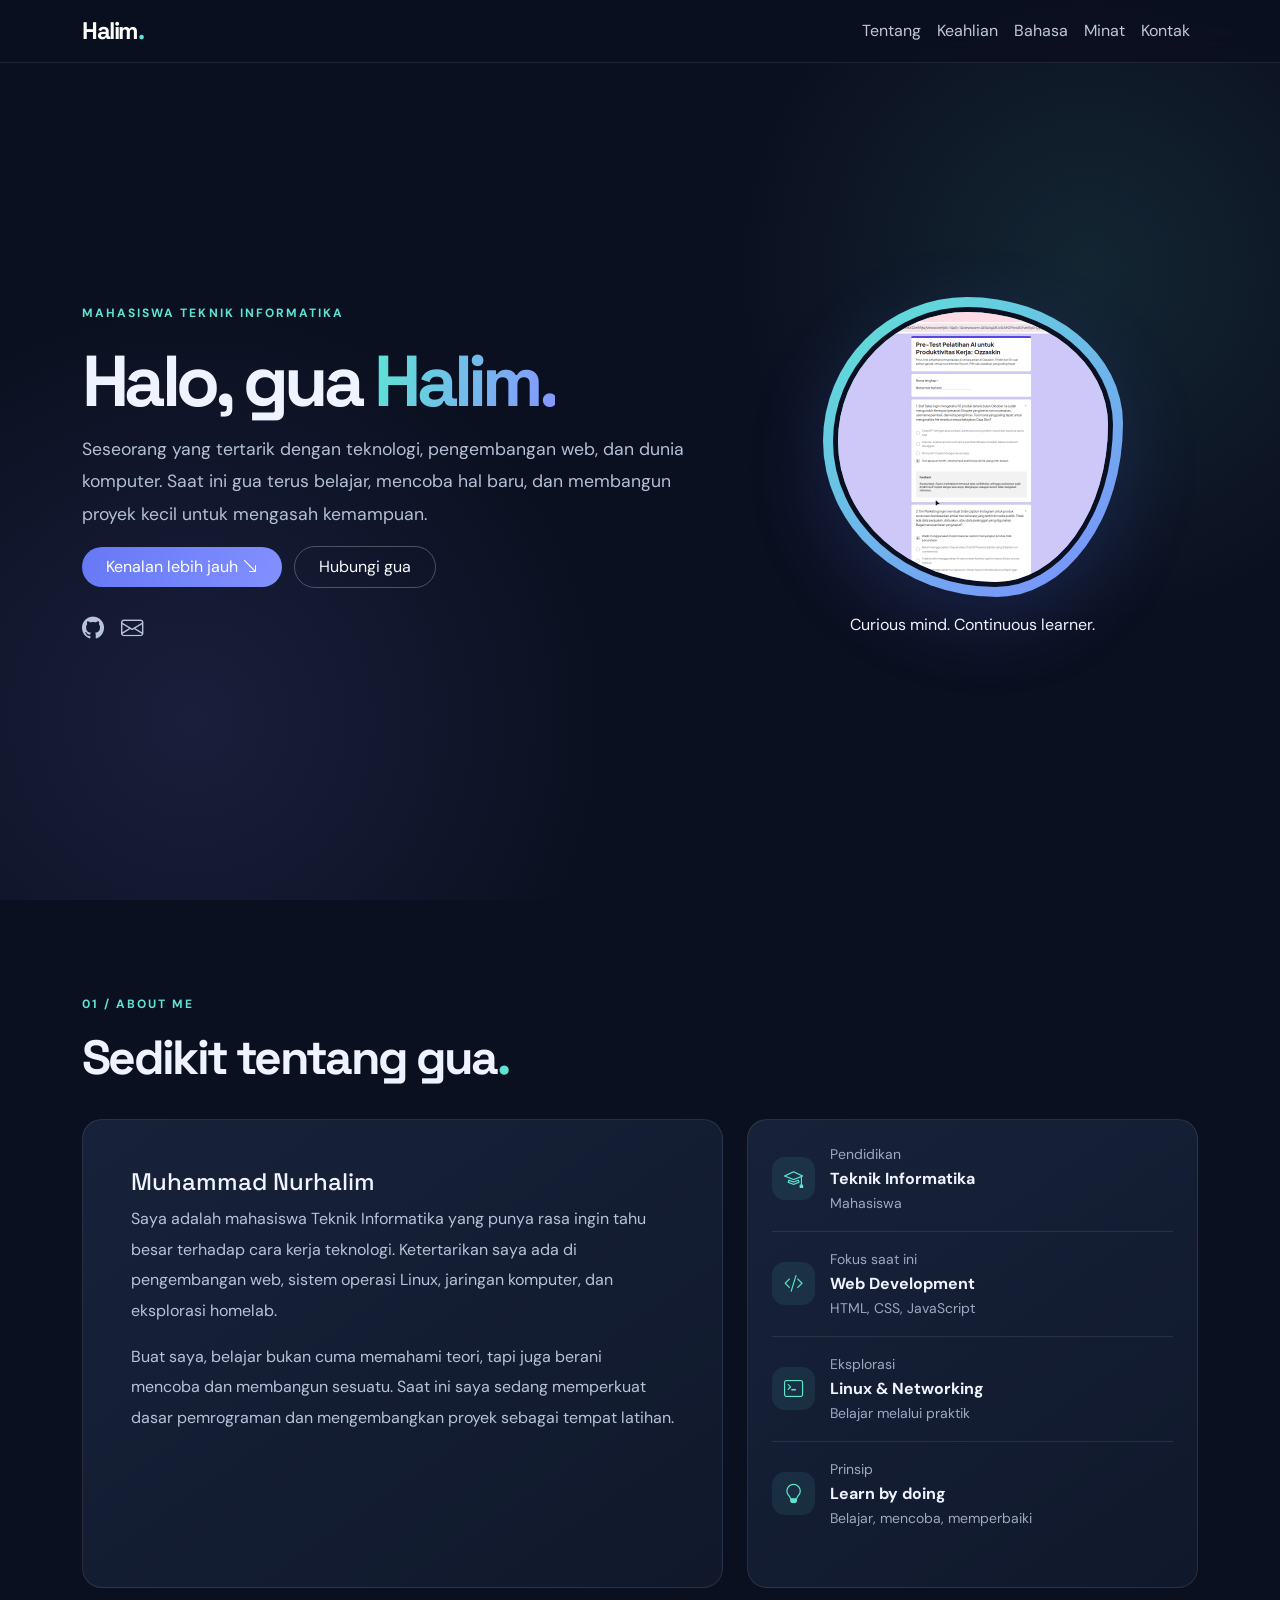
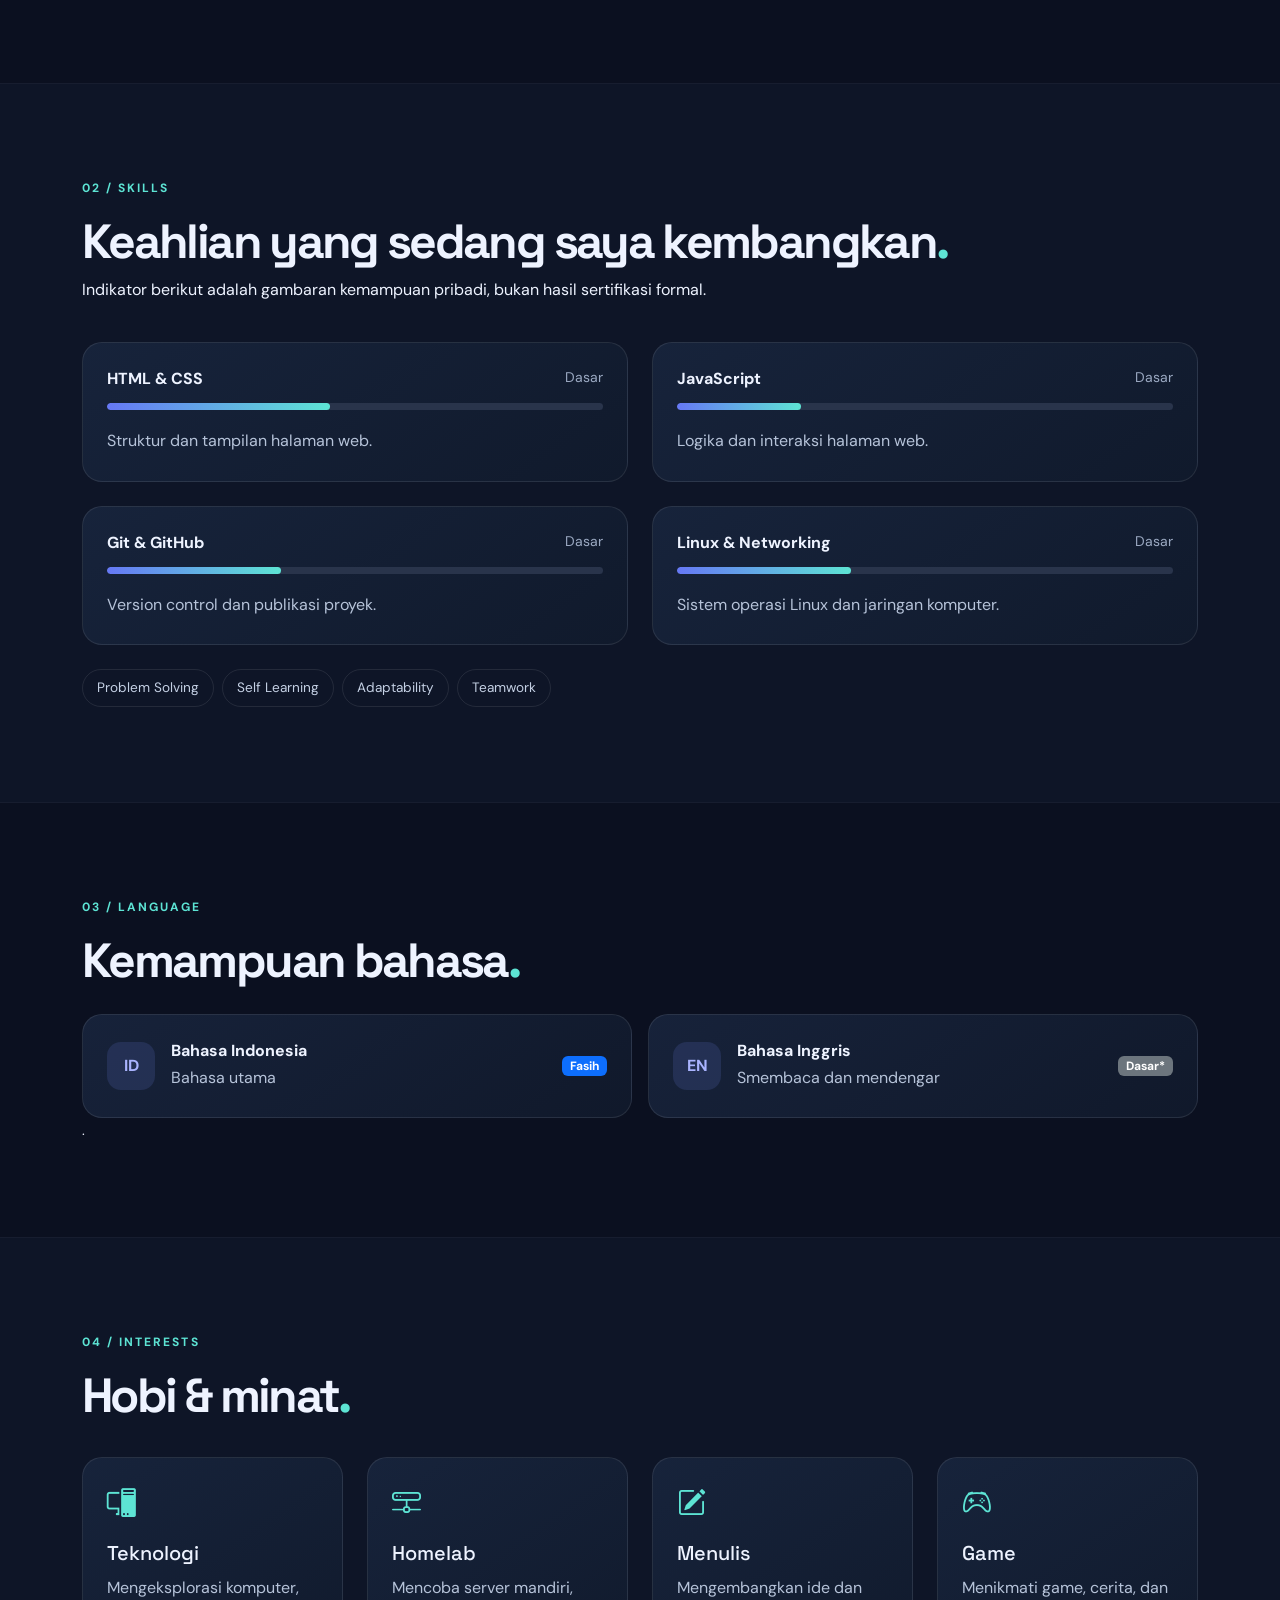
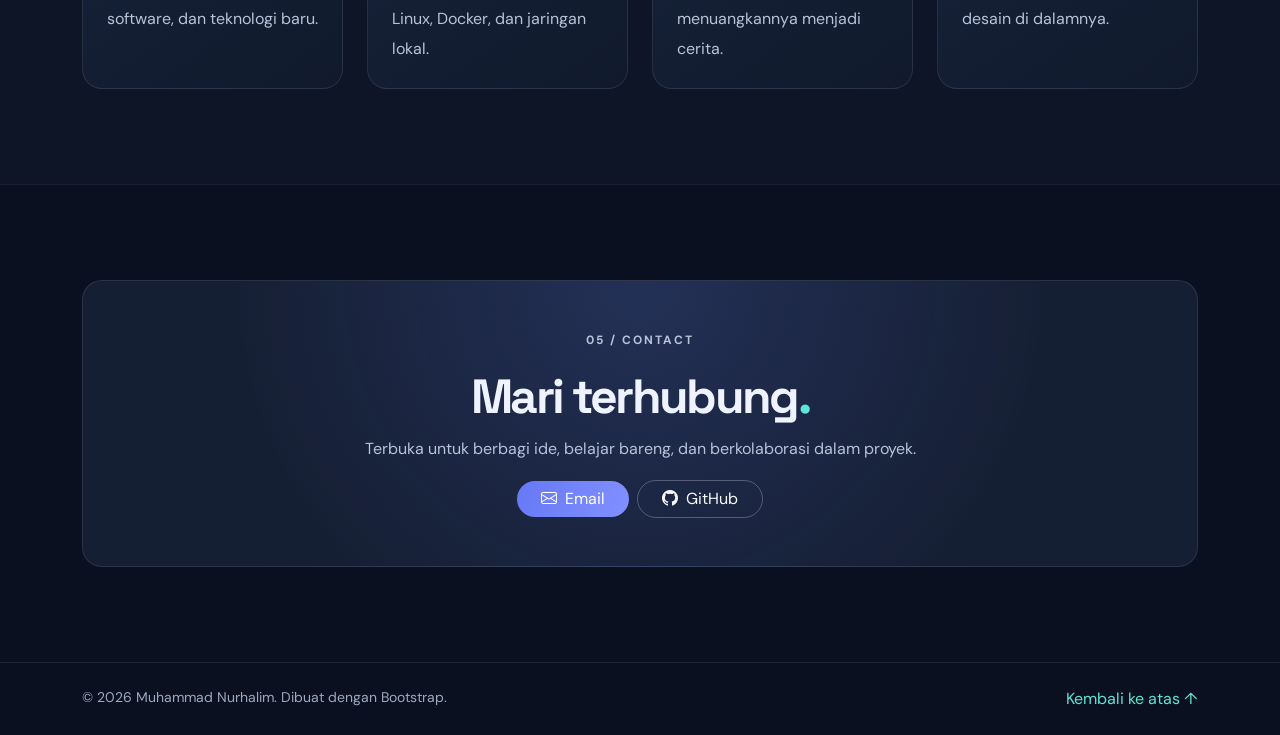
==== commit 322700ec: "Update index.html" ====
--- a/index.html
+++ b/index.html
@@ -29,15 +29,15 @@
 </div></div></header>
 <section id="about" class="section"><div class="container"><p class="eyebrow">01 / ABOUT ME</p><h2 class="section-title">Sedikit tentang gua<span>.</span></h2>
 <div class="row g-4 mt-2"><div class="col-lg-7"><div class="panel h-100 p-4 p-md-5"><h3 class="h4">Muhammad Nurhalim</h3>
-<p>Gua adalah mahasiswa Teknik Informatika yang punya rasa ingin tahu besar terhadap cara kerja teknologi. Ketertarikan gua ada di pengembangan web, sistem operasi Linux, jaringan komputer, dan eksplorasi homelab.</p>
-<p class="mb-0">Buat gua, belajar bukan cuma memahami teori, tapi juga berani mencoba dan membangun sesuatu. Saat ini gua sedang memperkuat dasar pemrograman dan mengembangkan proyek sebagai tempat latihan.</p></div></div>
+<p>Saya adalah mahasiswa Teknik Informatika yang punya rasa ingin tahu besar terhadap cara kerja teknologi. Ketertarikan saya ada di pengembangan web, sistem operasi Linux, jaringan komputer, dan eksplorasi homelab.</p>
+<p class="mb-0">Buat saya, belajar bukan cuma memahami teori, tapi juga berani mencoba dan membangun sesuatu. Saat ini saya sedang memperkuat dasar pemrograman dan mengembangkan proyek sebagai tempat latihan.</p></div></div>
 <div class="col-lg-5"><div class="panel p-4 h-100">
 <div class="info"><i class="bi bi-mortarboard"></i><div><small>Pendidikan</small><b>Teknik Informatika</b><small>Mahasiswa</small></div></div>
 <div class="info"><i class="bi bi-code-slash"></i><div><small>Fokus saat ini</small><b>Web Development</b><small>HTML, CSS, JavaScript</small></div></div>
 <div class="info"><i class="bi bi-terminal"></i><div><small>Eksplorasi</small><b>Linux & Networking</b><small>Belajar melalui praktik</small></div></div>
 <div class="info border-0"><i class="bi bi-lightbulb"></i><div><small>Prinsip</small><b>Learn by doing</b><small>Belajar, mencoba, memperbaiki</small></div></div>
 </div></div></div></div></section>
-<section id="skills" class="section dark"><div class="container"><p class="eyebrow">02 / SKILLS</p><h2 class="section-title">Keahlian yang sedang gua kembangkan<span>.</span></h2>
+<section id="skills" class="section dark"><div class="container"><p class="eyebrow">02 / SKILLS</p><h2 class="section-title">Keahlian yang sedang saya kembangkan<span>.</span></h2>
 <p class="muted">Indikator berikut adalah gambaran kemampuan pribadi, bukan hasil sertifikasi formal.</p><div class="row g-4 mt-2">
 <div class="col-md-6"><div class="panel p-4"><div class="d-flex justify-content-between"><b>HTML & CSS</b><small>Dasar</small></div><div class="progress"><div class="progress-bar" style="width:45%"></div></div><p class="muted mt-3 mb-0">Struktur dan tampilan halaman web.</p></div></div>
 <div class="col-md-6"><div class="panel p-4"><div class="d-flex justify-content-between"><b>JavaScript</b><small>Dasar</small></div><div class="progress"><div class="progress-bar" style="width:25%"></div></div><p class="muted mt-3 mb-0">Logika dan interaksi halaman web.</p></div></div>
@@ -46,8 +46,8 @@
 </div><div class="d-flex flex-wrap gap-2 mt-4"><span class="tag">Problem Solving</span><span class="tag">Self Learning</span><span class="tag">Adaptability</span><span class="tag">Teamwork</span></div></div></section>
 <section id="languages" class="section"><div class="container"><p class="eyebrow">03 / LANGUAGE</p><h2 class="section-title">Kemampuan bahasa<span>.</span></h2><div class="row g-3 mt-2">
 <div class="col-md-6"><div class="panel p-4 d-flex align-items-center gap-3"><div class="lang-icon">ID</div><div class="flex-grow-1"><b>Bahasa Indonesia</b><p class="muted mb-0">Bahasa utama</p></div><span class="badge text-bg-primary">Fasih</span></div></div>
-<div class="col-md-6"><div class="panel p-4 d-flex align-items-center gap-3"><div class="lang-icon">EN</div><div class="flex-grow-1"><b>Bahasa Inggris</b><p class="muted mb-0">Sesuaikan dengan kemampuan aktual</p></div><span class="badge text-bg-secondary">Dasar*</span></div></div>
-</div><small class="muted">*Ubah tingkat Bahasa Inggris jika kemampuan lu berbeda.</small></div></section>
+<div class="col-md-6"><div class="panel p-4 d-flex align-items-center gap-3"><div class="lang-icon">EN</div><div class="flex-grow-1"><b>Bahasa Inggris</b><p class="muted mb-0">Smembaca dan mendengar</p></div><span class="badge text-bg-secondary">Dasar*</span></div></div>
+</div><small class="muted">.</small></div></section>
 <section id="interests" class="section dark"><div class="container"><p class="eyebrow">04 / INTERESTS</p><h2 class="section-title">Hobi & minat<span>.</span></h2><div class="row g-4 mt-2">
 <div class="col-sm-6 col-lg-3"><div class="panel p-4 h-100"><i class="bi bi-pc-display interest-icon"></i><h3 class="h5 mt-3">Teknologi</h3><p class="muted mb-0">Mengeksplorasi komputer, software, dan teknologi baru.</p></div></div>
 <div class="col-sm-6 col-lg-3"><div class="panel p-4 h-100"><i class="bi bi-hdd-network interest-icon"></i><h3 class="h5 mt-3">Homelab</h3><p class="muted mb-0">Mencoba server mandiri, Linux, Docker, dan jaringan lokal.</p></div></div>
@@ -58,4 +58,4 @@
 <a class="btn btn-primary rounded-pill px-4 me-2" href="mailto:emailkamu@example.com"><i class="bi bi-envelope me-2"></i>Email</a><a class="btn btn-outline-light rounded-pill px-4" href="https://github.com/hilmandesu" target="_blank" rel="noopener"><i class="bi bi-github me-2"></i>GitHub</a></div></div></section>
 <footer class="py-4"><div class="container d-flex flex-column flex-md-row justify-content-between gap-2"><small>© <span id="year"></span> Muhammad Nurhalim. Dibuat dengan Bootstrap.</small><a href="#home">Kembali ke atas ↑</a></div></footer>
 <script src="https://cdn.jsdelivr.net/npm/bootstrap@5.3.3/dist/js/bootstrap.bundle.min.js"></script><script src="script.js"></script>
-</body></html>+</body></html>
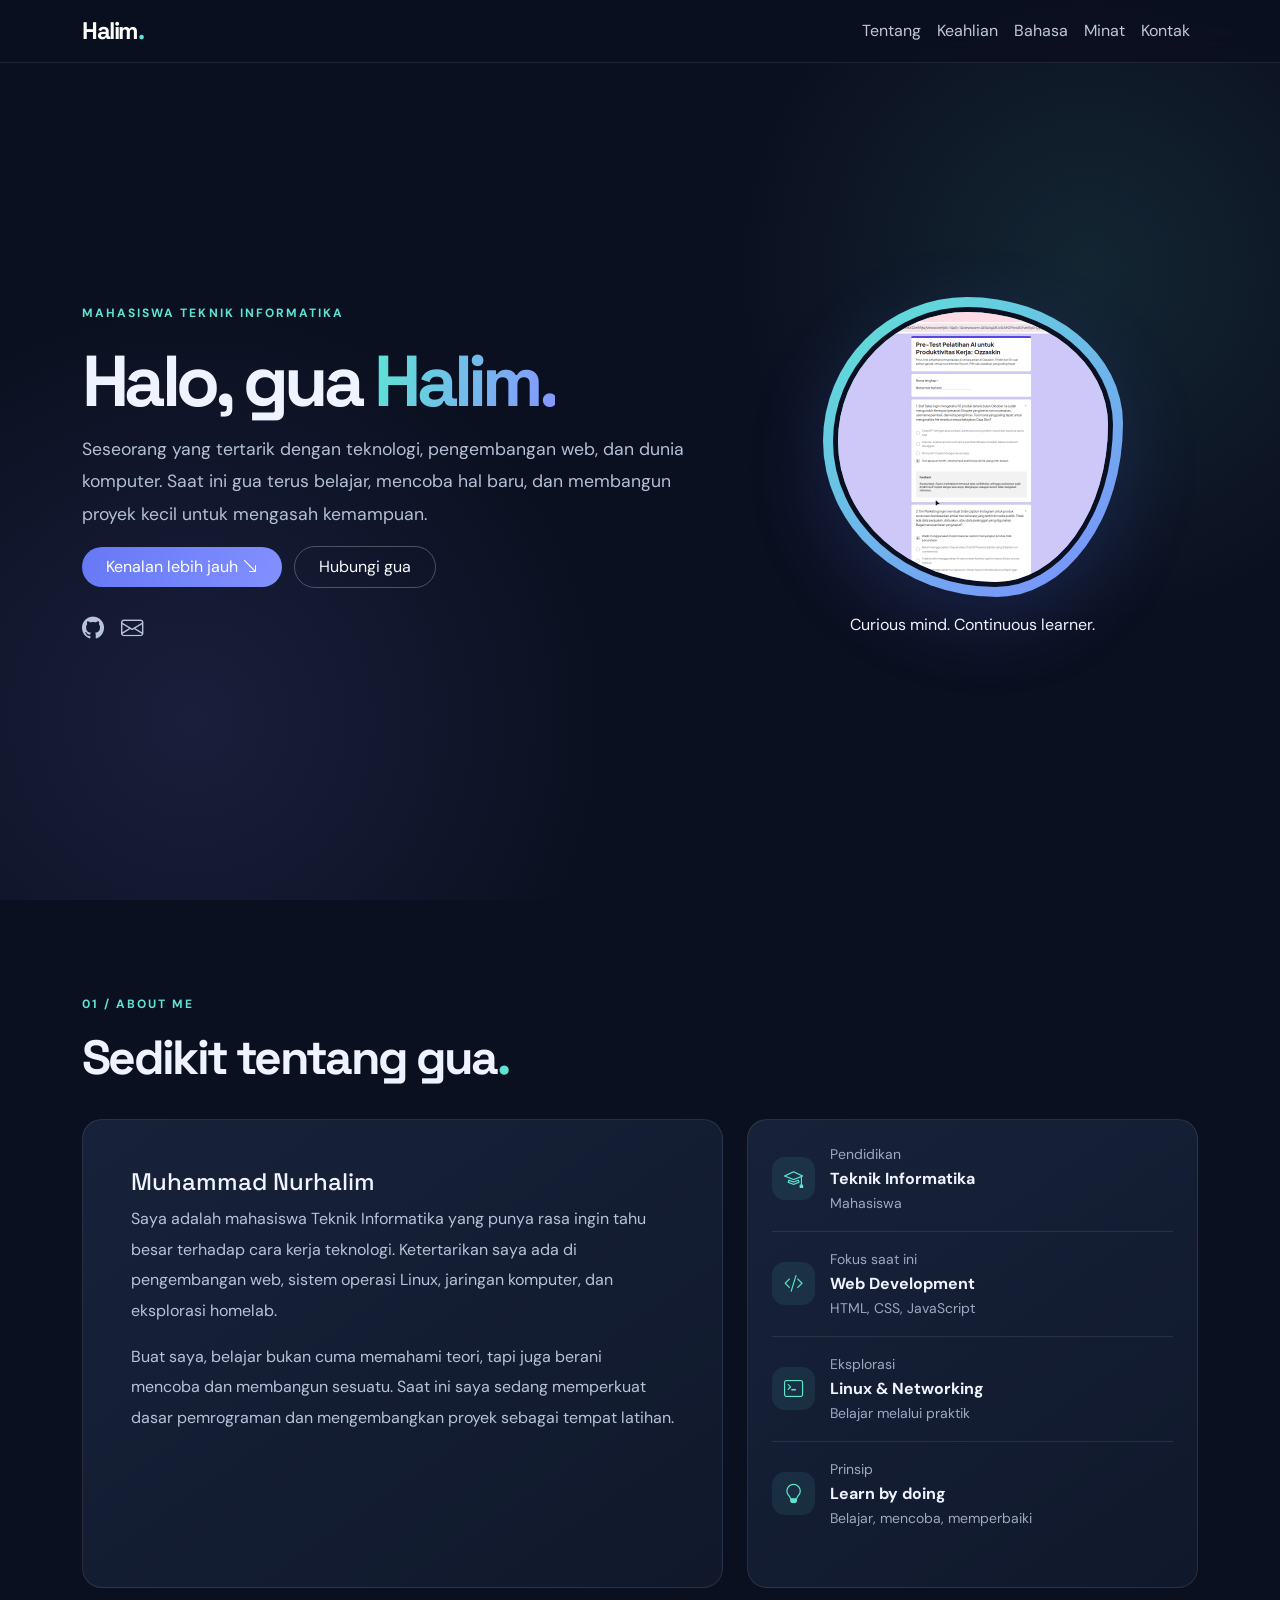
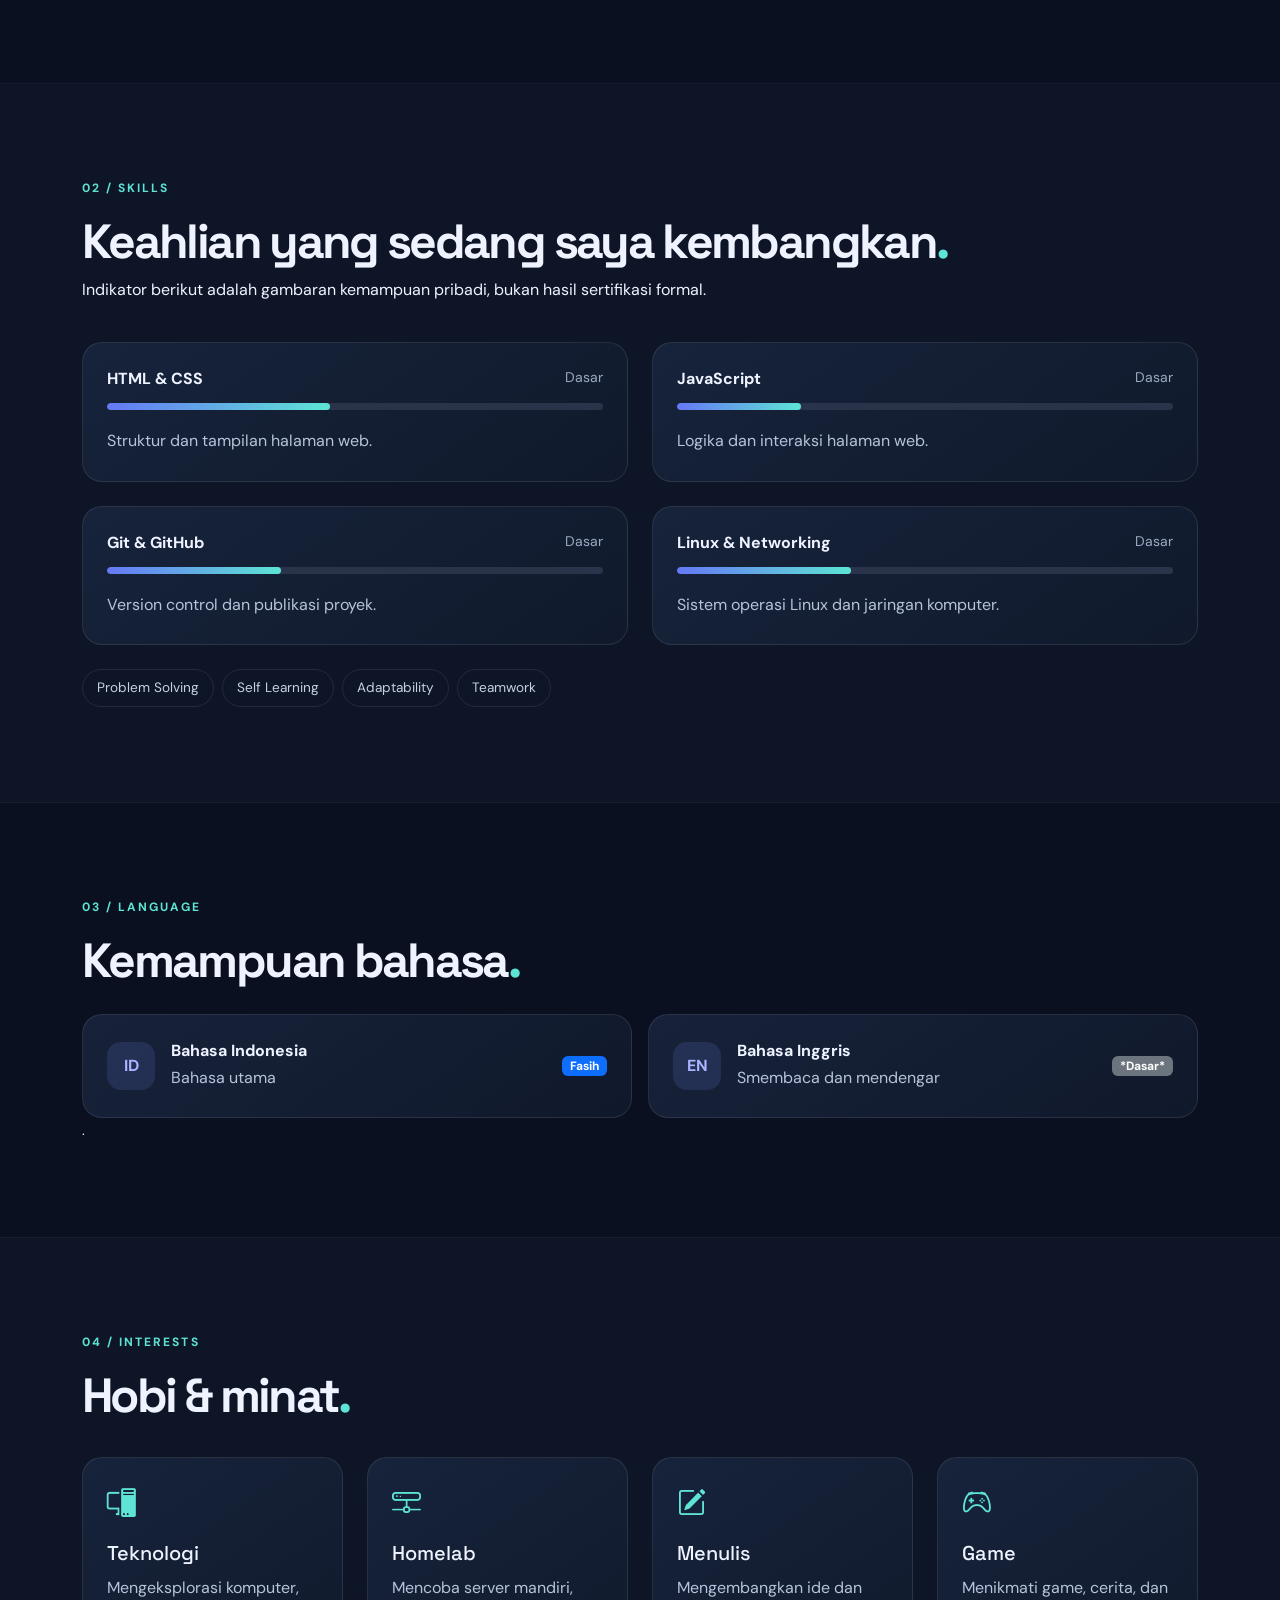
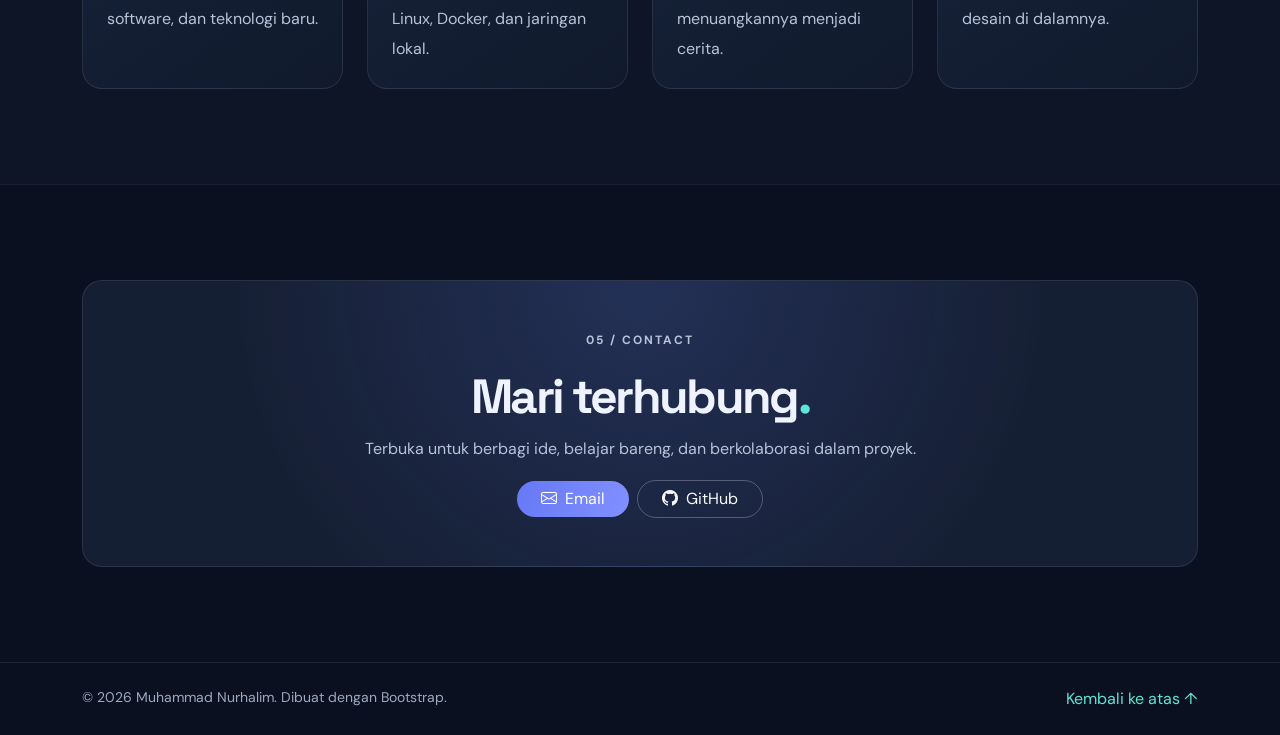
==== commit 26faa244: "Fix duplicate English language entry in index.html" ====
--- a/index.html
+++ b/index.html
@@ -46,7 +46,7 @@
 </div><div class="d-flex flex-wrap gap-2 mt-4"><span class="tag">Problem Solving</span><span class="tag">Self Learning</span><span class="tag">Adaptability</span><span class="tag">Teamwork</span></div></div></section>
 <section id="languages" class="section"><div class="container"><p class="eyebrow">03 / LANGUAGE</p><h2 class="section-title">Kemampuan bahasa<span>.</span></h2><div class="row g-3 mt-2">
 <div class="col-md-6"><div class="panel p-4 d-flex align-items-center gap-3"><div class="lang-icon">ID</div><div class="flex-grow-1"><b>Bahasa Indonesia</b><p class="muted mb-0">Bahasa utama</p></div><span class="badge text-bg-primary">Fasih</span></div></div>
-<div class="col-md-6"><div class="panel p-4 d-flex align-items-center gap-3"><div class="lang-icon">EN</div><div class="flex-grow-1"><b>Bahasa Inggris</b><p class="muted mb-0">Smembaca dan mendengar</p></div><span class="badge text-bg-secondary">Dasar*</span></div></div>
+<div class="col-md-6"><div class="panel p-4 d-flex align-items-center gap-3"><div class="lang-icon">EN</div><div class="flex-grow-1"><b>Bahasa Inggris</b><p class="muted mb-0">Smembaca dan mendengar</p></div><span class="badge text-bg-secondary">*Dasar*</span></div></div>
 </div><small class="muted">.</small></div></section>
 <section id="interests" class="section dark"><div class="container"><p class="eyebrow">04 / INTERESTS</p><h2 class="section-title">Hobi & minat<span>.</span></h2><div class="row g-4 mt-2">
 <div class="col-sm-6 col-lg-3"><div class="panel p-4 h-100"><i class="bi bi-pc-display interest-icon"></i><h3 class="h5 mt-3">Teknologi</h3><p class="muted mb-0">Mengeksplorasi komputer, software, dan teknologi baru.</p></div></div>
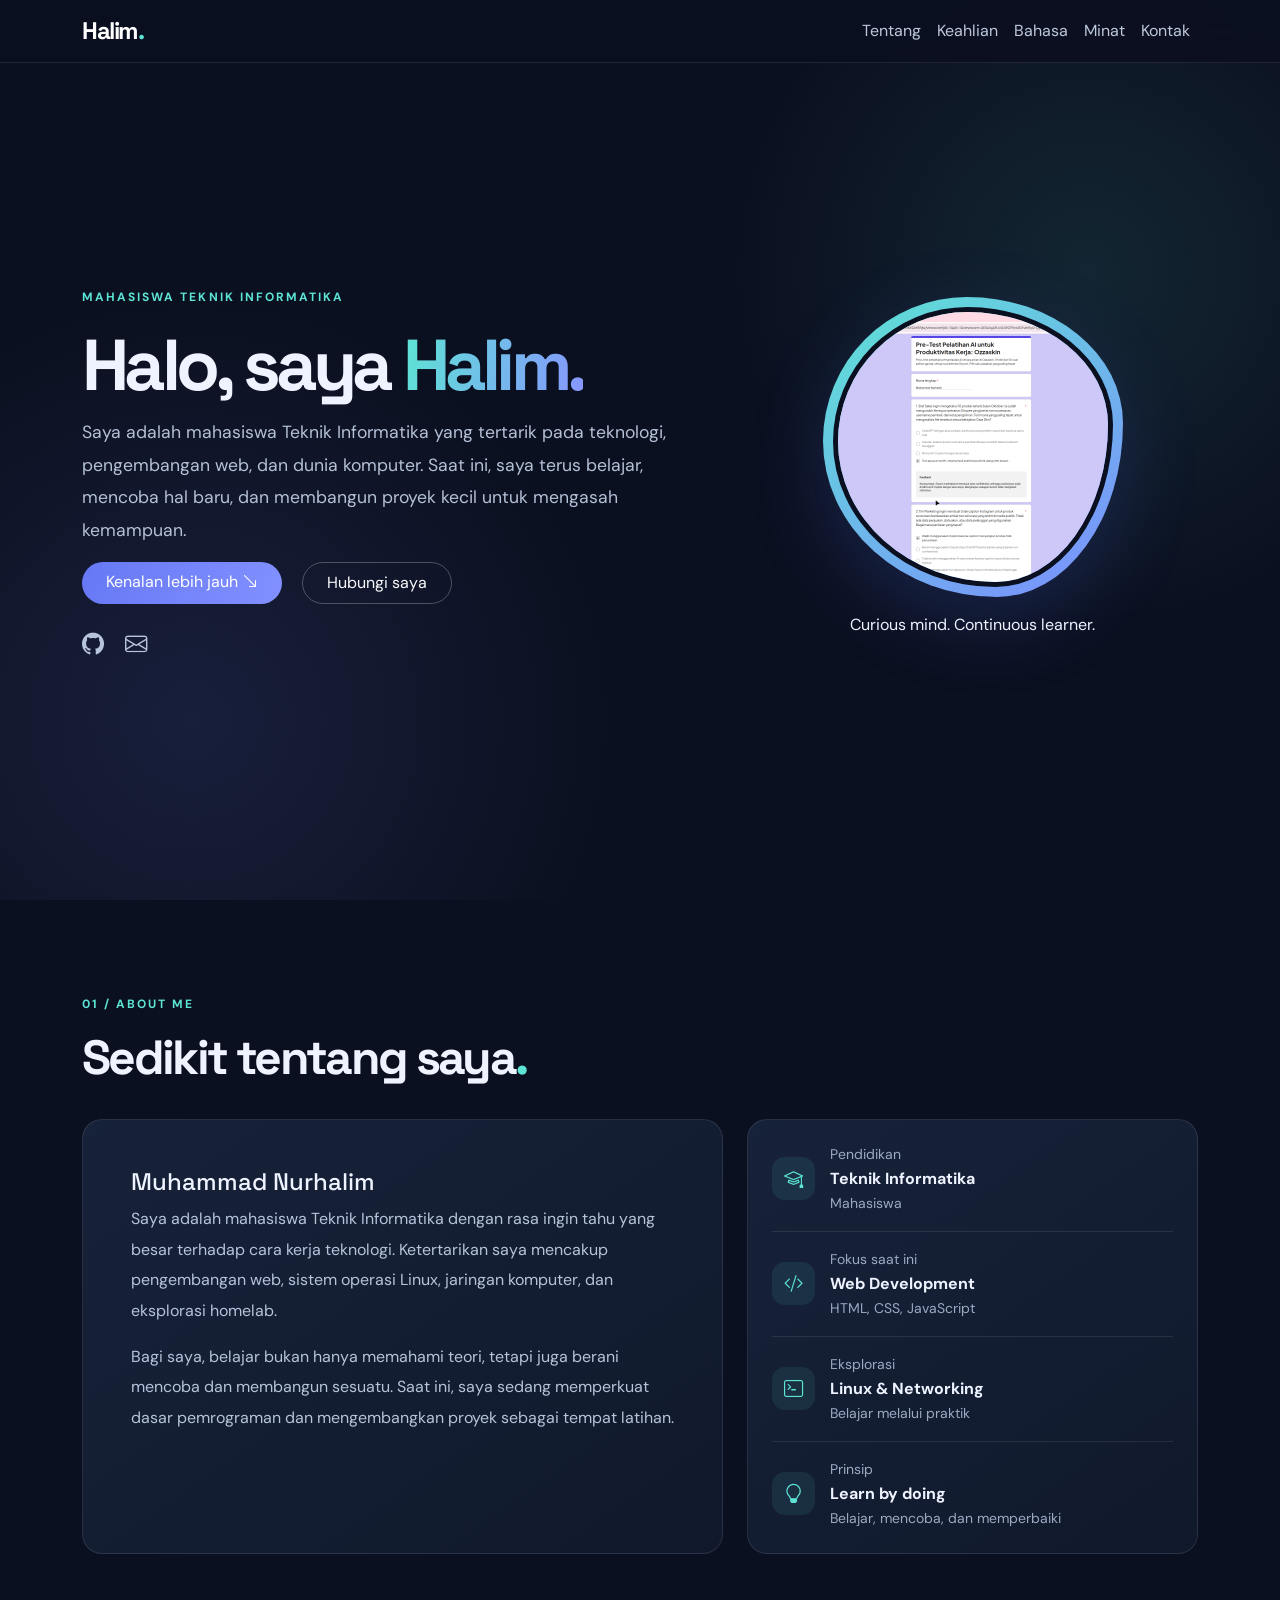
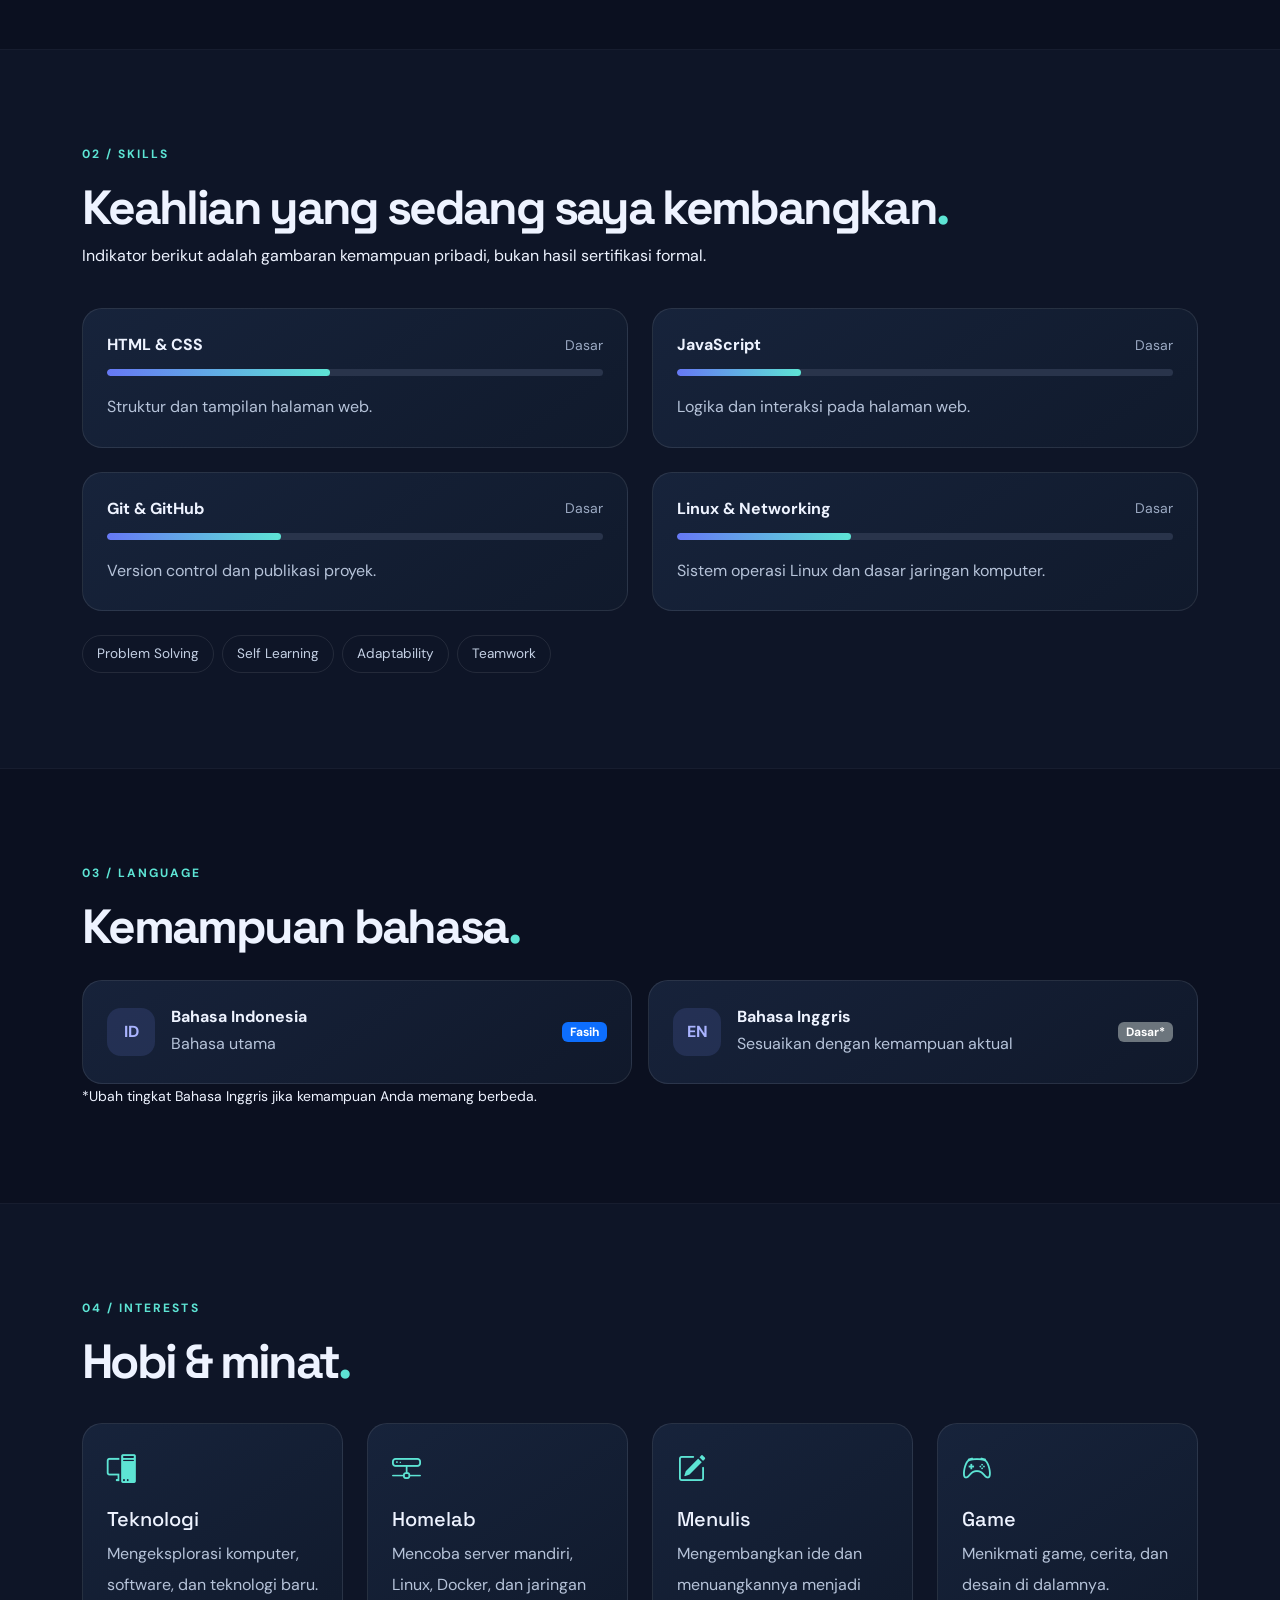
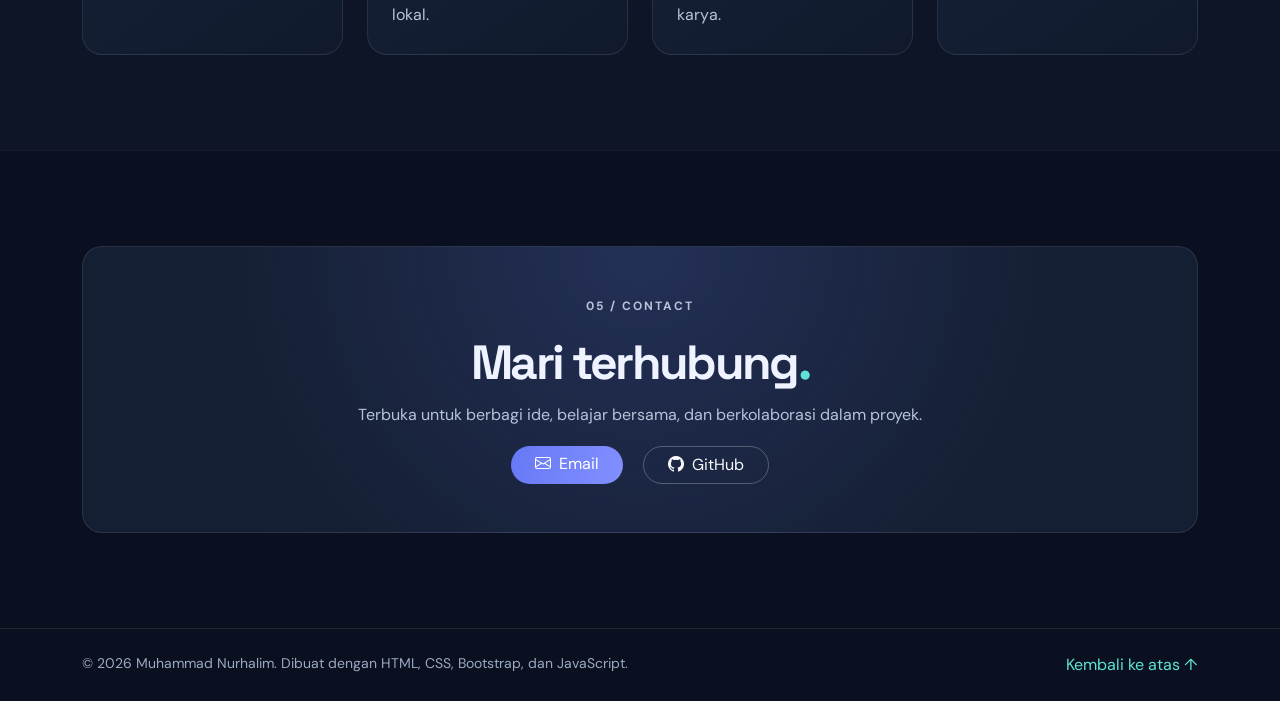
==== commit bac5176a: "Add files via upload" ====
--- a/index.html
+++ b/index.html
@@ -9,53 +9,262 @@
 <link rel="stylesheet" href="style.css">
 </head>
 <body>
-<nav class="navbar navbar-expand-lg navbar-dark fixed-top"><div class="container">
-<a class="navbar-brand fw-bold" href="#home">Halim<span>.</span></a>
-<button class="navbar-toggler" type="button" data-bs-toggle="collapse" data-bs-target="#nav"><span class="navbar-toggler-icon"></span></button>
-<div class="collapse navbar-collapse" id="nav"><ul class="navbar-nav ms-auto">
-<li class="nav-item"><a class="nav-link" href="#about">Tentang</a></li><li class="nav-item"><a class="nav-link" href="#skills">Keahlian</a></li>
-<li class="nav-item"><a class="nav-link" href="#languages">Bahasa</a></li><li class="nav-item"><a class="nav-link" href="#interests">Minat</a></li><li class="nav-item"><a class="nav-link" href="#contact">Kontak</a></li>
-</ul></div></div></nav>
-<header id="home" class="hero d-flex align-items-center"><div class="container"><div class="row align-items-center gy-5">
-<div class="col-lg-7 order-2 order-lg-1"><p class="eyebrow">MAHASISWA TEKNIK INFORMATIKA</p>
-<h1 class="display-2 fw-bold">Halo, gua <span>Halim.</span></h1>
-<p class="lead-copy">Seseorang yang tertarik dengan teknologi, pengembangan web, dan dunia komputer. Saat ini gua terus belajar, mencoba hal baru, dan membangun proyek kecil untuk mengasah kemampuan.</p>
-<a class="btn btn-primary rounded-pill px-4 py-2 me-2" href="#about">Kenalan lebih jauh <i class="bi bi-arrow-down-right"></i></a>
-<a class="btn btn-outline-light rounded-pill px-4 py-2" href="#contact">Hubungi gua</a>
-<div class="social mt-4"><a href="https://github.com/hilmandesu" target="_blank" rel="noopener"><i class="bi bi-github"></i></a><a href="mailto:emailkamu@example.com"><i class="bi bi-envelope"></i></a></div></div>
-<div class="col-lg-5 order-1 order-lg-2 text-center"><div class="photo-wrap mx-auto">
-<img src="assets/foto-profil.jpg" alt="Foto profil Muhammad Nurhalim" onerror="this.style.display='none';this.nextElementSibling.style.display='grid'">
-<div class="fallback">HN</div></div><p class="muted mt-3">Curious mind. Continuous learner.</p></div>
-</div></div></header>
-<section id="about" class="section"><div class="container"><p class="eyebrow">01 / ABOUT ME</p><h2 class="section-title">Sedikit tentang gua<span>.</span></h2>
-<div class="row g-4 mt-2"><div class="col-lg-7"><div class="panel h-100 p-4 p-md-5"><h3 class="h4">Muhammad Nurhalim</h3>
-<p>Saya adalah mahasiswa Teknik Informatika yang punya rasa ingin tahu besar terhadap cara kerja teknologi. Ketertarikan saya ada di pengembangan web, sistem operasi Linux, jaringan komputer, dan eksplorasi homelab.</p>
-<p class="mb-0">Buat saya, belajar bukan cuma memahami teori, tapi juga berani mencoba dan membangun sesuatu. Saat ini saya sedang memperkuat dasar pemrograman dan mengembangkan proyek sebagai tempat latihan.</p></div></div>
-<div class="col-lg-5"><div class="panel p-4 h-100">
-<div class="info"><i class="bi bi-mortarboard"></i><div><small>Pendidikan</small><b>Teknik Informatika</b><small>Mahasiswa</small></div></div>
-<div class="info"><i class="bi bi-code-slash"></i><div><small>Fokus saat ini</small><b>Web Development</b><small>HTML, CSS, JavaScript</small></div></div>
-<div class="info"><i class="bi bi-terminal"></i><div><small>Eksplorasi</small><b>Linux & Networking</b><small>Belajar melalui praktik</small></div></div>
-<div class="info border-0"><i class="bi bi-lightbulb"></i><div><small>Prinsip</small><b>Learn by doing</b><small>Belajar, mencoba, memperbaiki</small></div></div>
-</div></div></div></div></section>
-<section id="skills" class="section dark"><div class="container"><p class="eyebrow">02 / SKILLS</p><h2 class="section-title">Keahlian yang sedang saya kembangkan<span>.</span></h2>
-<p class="muted">Indikator berikut adalah gambaran kemampuan pribadi, bukan hasil sertifikasi formal.</p><div class="row g-4 mt-2">
-<div class="col-md-6"><div class="panel p-4"><div class="d-flex justify-content-between"><b>HTML & CSS</b><small>Dasar</small></div><div class="progress"><div class="progress-bar" style="width:45%"></div></div><p class="muted mt-3 mb-0">Struktur dan tampilan halaman web.</p></div></div>
-<div class="col-md-6"><div class="panel p-4"><div class="d-flex justify-content-between"><b>JavaScript</b><small>Dasar</small></div><div class="progress"><div class="progress-bar" style="width:25%"></div></div><p class="muted mt-3 mb-0">Logika dan interaksi halaman web.</p></div></div>
-<div class="col-md-6"><div class="panel p-4"><div class="d-flex justify-content-between"><b>Git & GitHub</b><small>Dasar</small></div><div class="progress"><div class="progress-bar" style="width:35%"></div></div><p class="muted mt-3 mb-0">Version control dan publikasi proyek.</p></div></div>
-<div class="col-md-6"><div class="panel p-4"><div class="d-flex justify-content-between"><b>Linux & Networking</b><small>Dasar</small></div><div class="progress"><div class="progress-bar" style="width:35%"></div></div><p class="muted mt-3 mb-0">Sistem operasi Linux dan jaringan komputer.</p></div></div>
-</div><div class="d-flex flex-wrap gap-2 mt-4"><span class="tag">Problem Solving</span><span class="tag">Self Learning</span><span class="tag">Adaptability</span><span class="tag">Teamwork</span></div></div></section>
-<section id="languages" class="section"><div class="container"><p class="eyebrow">03 / LANGUAGE</p><h2 class="section-title">Kemampuan bahasa<span>.</span></h2><div class="row g-3 mt-2">
-<div class="col-md-6"><div class="panel p-4 d-flex align-items-center gap-3"><div class="lang-icon">ID</div><div class="flex-grow-1"><b>Bahasa Indonesia</b><p class="muted mb-0">Bahasa utama</p></div><span class="badge text-bg-primary">Fasih</span></div></div>
-<div class="col-md-6"><div class="panel p-4 d-flex align-items-center gap-3"><div class="lang-icon">EN</div><div class="flex-grow-1"><b>Bahasa Inggris</b><p class="muted mb-0">Smembaca dan mendengar</p></div><span class="badge text-bg-secondary">*Dasar*</span></div></div>
-</div><small class="muted">.</small></div></section>
-<section id="interests" class="section dark"><div class="container"><p class="eyebrow">04 / INTERESTS</p><h2 class="section-title">Hobi & minat<span>.</span></h2><div class="row g-4 mt-2">
-<div class="col-sm-6 col-lg-3"><div class="panel p-4 h-100"><i class="bi bi-pc-display interest-icon"></i><h3 class="h5 mt-3">Teknologi</h3><p class="muted mb-0">Mengeksplorasi komputer, software, dan teknologi baru.</p></div></div>
-<div class="col-sm-6 col-lg-3"><div class="panel p-4 h-100"><i class="bi bi-hdd-network interest-icon"></i><h3 class="h5 mt-3">Homelab</h3><p class="muted mb-0">Mencoba server mandiri, Linux, Docker, dan jaringan lokal.</p></div></div>
-<div class="col-sm-6 col-lg-3"><div class="panel p-4 h-100"><i class="bi bi-pencil-square interest-icon"></i><h3 class="h5 mt-3">Menulis</h3><p class="muted mb-0">Mengembangkan ide dan menuangkannya menjadi cerita.</p></div></div>
-<div class="col-sm-6 col-lg-3"><div class="panel p-4 h-100"><i class="bi bi-controller interest-icon"></i><h3 class="h5 mt-3">Game</h3><p class="muted mb-0">Menikmati game, cerita, dan desain di dalamnya.</p></div></div>
-</div></div></section>
-<section id="contact" class="section"><div class="container"><div class="panel contact text-center p-5"><p class="eyebrow">05 / CONTACT</p><h2 class="section-title">Mari terhubung<span>.</span></h2><p class="muted">Terbuka untuk berbagi ide, belajar bareng, dan berkolaborasi dalam proyek.</p>
-<a class="btn btn-primary rounded-pill px-4 me-2" href="mailto:emailkamu@example.com"><i class="bi bi-envelope me-2"></i>Email</a><a class="btn btn-outline-light rounded-pill px-4" href="https://github.com/hilmandesu" target="_blank" rel="noopener"><i class="bi bi-github me-2"></i>GitHub</a></div></div></section>
-<footer class="py-4"><div class="container d-flex flex-column flex-md-row justify-content-between gap-2"><small>© <span id="year"></span> Muhammad Nurhalim. Dibuat dengan Bootstrap.</small><a href="#home">Kembali ke atas ↑</a></div></footer>
-<script src="https://cdn.jsdelivr.net/npm/bootstrap@5.3.3/dist/js/bootstrap.bundle.min.js"></script><script src="script.js"></script>
-</body></html>
+  <nav class="navbar navbar-expand-lg navbar-dark fixed-top">
+    <div class="container">
+      <a class="navbar-brand fw-bold" href="#home">Halim<span>.</span></a>
+      <button class="navbar-toggler" type="button" data-bs-toggle="collapse" data-bs-target="#nav" aria-controls="nav" aria-expanded="false" aria-label="Toggle navigation">
+        <span class="navbar-toggler-icon"></span>
+      </button>
+      <div class="collapse navbar-collapse" id="nav">
+        <ul class="navbar-nav ms-auto">
+          <li class="nav-item"><a class="nav-link" href="#about">Tentang</a></li>
+          <li class="nav-item"><a class="nav-link" href="#skills">Keahlian</a></li>
+          <li class="nav-item"><a class="nav-link" href="#languages">Bahasa</a></li>
+          <li class="nav-item"><a class="nav-link" href="#interests">Minat</a></li>
+          <li class="nav-item"><a class="nav-link" href="#contact">Kontak</a></li>
+        </ul>
+      </div>
+    </div>
+  </nav>
+
+  <header id="home" class="hero d-flex align-items-center">
+    <div class="container">
+      <div class="row align-items-center gy-5">
+        <div class="col-lg-7 order-2 order-lg-1">
+          <p class="eyebrow">MAHASISWA TEKNIK INFORMATIKA</p>
+          <h1 class="display-2 fw-bold">Halo, saya <span>Halim.</span></h1>
+          <p class="lead-copy">
+            Saya adalah mahasiswa Teknik Informatika yang tertarik pada teknologi, pengembangan web, dan dunia komputer.
+            Saat ini, saya terus belajar, mencoba hal baru, dan membangun proyek kecil untuk mengasah kemampuan.
+          </p>
+          <div class="cta-group">
+            <a class="btn btn-primary rounded-pill px-4 py-2 me-2" href="#about">Kenalan lebih jauh <i class="bi bi-arrow-down-right"></i></a>
+            <a class="btn btn-outline-light rounded-pill px-4 py-2" href="#contact">Hubungi saya</a>
+          </div>
+          <div class="social mt-4">
+            <a href="https://github.com/hilmandesu" target="_blank" rel="noopener" aria-label="GitHub"><i class="bi bi-github"></i></a>
+            <a href="mailto:hello@halim.dev" aria-label="Email"><i class="bi bi-envelope"></i></a>
+          </div>
+        </div>
+
+        <div class="col-lg-5 order-1 order-lg-2 text-center">
+          <div class="photo-wrap mx-auto">
+            <img src="assets/foto-profil.jpg" alt="Foto profil Muhammad Nurhalim" onerror="this.style.display='none';this.nextElementSibling.style.display='grid'">
+            <div class="fallback">HN</div>
+          </div>
+          <p class="muted mt-3">Curious mind. Continuous learner.</p>
+        </div>
+      </div>
+    </div>
+  </header>
+
+  <main>
+    <section id="about" class="section">
+      <div class="container">
+        <p class="eyebrow">01 / ABOUT ME</p>
+        <h2 class="section-title">Sedikit tentang saya<span>.</span></h2>
+
+        <div class="row g-4 mt-2">
+          <div class="col-lg-7">
+            <div class="panel h-100 p-4 p-md-5">
+              <h3 class="h4">Muhammad Nurhalim</h3>
+              <p>
+                Saya adalah mahasiswa Teknik Informatika dengan rasa ingin tahu yang besar terhadap cara kerja teknologi.
+                Ketertarikan saya mencakup pengembangan web, sistem operasi Linux, jaringan komputer, dan eksplorasi homelab.
+              </p>
+              <p class="mb-0">
+                Bagi saya, belajar bukan hanya memahami teori, tetapi juga berani mencoba dan membangun sesuatu.
+                Saat ini, saya sedang memperkuat dasar pemrograman dan mengembangkan proyek sebagai tempat latihan.
+              </p>
+            </div>
+          </div>
+
+          <div class="col-lg-5">
+            <div class="panel p-4 h-100">
+              <div class="info">
+                <i class="bi bi-mortarboard"></i>
+                <div>
+                  <small>Pendidikan</small>
+                  <b>Teknik Informatika</b>
+                  <small>Mahasiswa</small>
+                </div>
+              </div>
+              <div class="info">
+                <i class="bi bi-code-slash"></i>
+                <div>
+                  <small>Fokus saat ini</small>
+                  <b>Web Development</b>
+                  <small>HTML, CSS, JavaScript</small>
+                </div>
+              </div>
+              <div class="info">
+                <i class="bi bi-terminal"></i>
+                <div>
+                  <small>Eksplorasi</small>
+                  <b>Linux &amp; Networking</b>
+                  <small>Belajar melalui praktik</small>
+                </div>
+              </div>
+              <div class="info border-0 mb-0 pb-0">
+                <i class="bi bi-lightbulb"></i>
+                <div>
+                  <small>Prinsip</small>
+                  <b>Learn by doing</b>
+                  <small>Belajar, mencoba, dan memperbaiki</small>
+                </div>
+              </div>
+            </div>
+          </div>
+        </div>
+      </div>
+    </section>
+
+    <section id="skills" class="section dark">
+      <div class="container">
+        <p class="eyebrow">02 / SKILLS</p>
+        <h2 class="section-title">Keahlian yang sedang saya kembangkan<span>.</span></h2>
+        <p class="muted">Indikator berikut adalah gambaran kemampuan pribadi, bukan hasil sertifikasi formal.</p>
+
+        <div class="row g-4 mt-2">
+          <div class="col-md-6">
+            <div class="panel p-4">
+              <div class="d-flex justify-content-between align-items-center"><b>HTML &amp; CSS</b><small>Dasar</small></div>
+              <div class="progress"><div class="progress-bar" style="width:45%"></div></div>
+              <p class="muted mt-3 mb-0">Struktur dan tampilan halaman web.</p>
+            </div>
+          </div>
+
+          <div class="col-md-6">
+            <div class="panel p-4">
+              <div class="d-flex justify-content-between align-items-center"><b>JavaScript</b><small>Dasar</small></div>
+              <div class="progress"><div class="progress-bar" style="width:25%"></div></div>
+              <p class="muted mt-3 mb-0">Logika dan interaksi pada halaman web.</p>
+            </div>
+          </div>
+
+          <div class="col-md-6">
+            <div class="panel p-4">
+              <div class="d-flex justify-content-between align-items-center"><b>Git &amp; GitHub</b><small>Dasar</small></div>
+              <div class="progress"><div class="progress-bar" style="width:35%"></div></div>
+              <p class="muted mt-3 mb-0">Version control dan publikasi proyek.</p>
+            </div>
+          </div>
+
+          <div class="col-md-6">
+            <div class="panel p-4">
+              <div class="d-flex justify-content-between align-items-center"><b>Linux &amp; Networking</b><small>Dasar</small></div>
+              <div class="progress"><div class="progress-bar" style="width:35%"></div></div>
+              <p class="muted mt-3 mb-0">Sistem operasi Linux dan dasar jaringan komputer.</p>
+            </div>
+          </div>
+        </div>
+
+        <div class="d-flex flex-wrap gap-2 mt-4">
+          <span class="tag">Problem Solving</span>
+          <span class="tag">Self Learning</span>
+          <span class="tag">Adaptability</span>
+          <span class="tag">Teamwork</span>
+        </div>
+      </div>
+    </section>
+
+    <section id="languages" class="section">
+      <div class="container">
+        <p class="eyebrow">03 / LANGUAGE</p>
+        <h2 class="section-title">Kemampuan bahasa<span>.</span></h2>
+
+        <div class="row g-3 mt-2">
+          <div class="col-md-6">
+            <div class="panel p-4 d-flex align-items-center gap-3">
+              <div class="lang-icon">ID</div>
+              <div class="flex-grow-1">
+                <b>Bahasa Indonesia</b>
+                <p class="muted mb-0">Bahasa utama</p>
+              </div>
+              <span class="badge text-bg-primary">Fasih</span>
+            </div>
+          </div>
+
+          <div class="col-md-6">
+            <div class="panel p-4 d-flex align-items-center gap-3">
+              <div class="lang-icon">EN</div>
+              <div class="flex-grow-1">
+                <b>Bahasa Inggris</b>
+                <p class="muted mb-0">Sesuaikan dengan kemampuan aktual</p>
+              </div>
+              <span class="badge text-bg-secondary">Dasar*</span>
+            </div>
+          </div>
+        </div>
+
+        <small class="muted">*Ubah tingkat Bahasa Inggris jika kemampuan Anda memang berbeda.</small>
+      </div>
+    </section>
+
+    <section id="interests" class="section dark">
+      <div class="container">
+        <p class="eyebrow">04 / INTERESTS</p>
+        <h2 class="section-title">Hobi &amp; minat<span>.</span></h2>
+
+        <div class="row g-4 mt-2">
+          <div class="col-sm-6 col-lg-3">
+            <div class="panel p-4 h-100">
+              <i class="bi bi-pc-display interest-icon"></i>
+              <h3 class="h5 mt-3">Teknologi</h3>
+              <p class="muted mb-0">Mengeksplorasi komputer, software, dan teknologi baru.</p>
+            </div>
+          </div>
+
+          <div class="col-sm-6 col-lg-3">
+            <div class="panel p-4 h-100">
+              <i class="bi bi-hdd-network interest-icon"></i>
+              <h3 class="h5 mt-3">Homelab</h3>
+              <p class="muted mb-0">Mencoba server mandiri, Linux, Docker, dan jaringan lokal.</p>
+            </div>
+          </div>
+
+          <div class="col-sm-6 col-lg-3">
+            <div class="panel p-4 h-100">
+              <i class="bi bi-pencil-square interest-icon"></i>
+              <h3 class="h5 mt-3">Menulis</h3>
+              <p class="muted mb-0">Mengembangkan ide dan menuangkannya menjadi karya.</p>
+            </div>
+          </div>
+
+          <div class="col-sm-6 col-lg-3">
+            <div class="panel p-4 h-100">
+              <i class="bi bi-controller interest-icon"></i>
+              <h3 class="h5 mt-3">Game</h3>
+              <p class="muted mb-0">Menikmati game, cerita, dan desain di dalamnya.</p>
+            </div>
+          </div>
+        </div>
+      </div>
+    </section>
+
+    <section id="contact" class="section">
+      <div class="container">
+        <div class="panel contact text-center p-5">
+          <p class="eyebrow">05 / CONTACT</p>
+          <h2 class="section-title">Mari terhubung<span>.</span></h2>
+          <p class="muted">Terbuka untuk berbagi ide, belajar bersama, dan berkolaborasi dalam proyek.</p>
+          <div class="cta-group justify-content-center">
+            <a class="btn btn-primary rounded-pill px-4 me-2" href="mailto:madnuralim@gmail.com"><i class="bi bi-envelope me-2"></i>Email</a>
+            <a class="btn btn-outline-light rounded-pill px-4" href="https://github.com/muhnrhlim" target="_blank" rel="noopener"><i class="bi bi-github me-2"></i>GitHub</a>
+          </div>
+        </div>
+      </div>
+    </section>
+  </main>
+
+  <footer class="py-4">
+    <div class="container d-flex flex-column flex-md-row justify-content-between gap-2">
+      <small>© <span id="year"></span> Muhammad Nurhalim. Dibuat dengan HTML, CSS, Bootstrap, dan JavaScript.</small>
+      <a href="#home">Kembali ke atas ↑</a>
+    </div>
+  </footer>
+
+  <script src="https://cdn.jsdelivr.net/npm/bootstrap@5.3.3/dist/js/bootstrap.bundle.min.js"></script>
+  <script src="script.js"></script>
+</body>
+</html>
--- a/style.css
+++ b/style.css
@@ -1,17 +1,287 @@
 @import url('https://fonts.googleapis.com/css2?family=DM+Sans:wght@400;500;600;700&family=Space+Grotesk:wght@400;500;600;700&display=swap');
-:root{--bg:#0b1020;--surface:#151f34;--text:#eef3ff;--muted:#9ba9c2;--cyan:#5de4d4;--blue:#7c8cff;--line:rgba(255,255,255,.09)}
-*{scroll-margin-top:85px}html{scroll-behavior:smooth}body{background:var(--bg);color:var(--text);font-family:'DM Sans',sans-serif}h1,h2,h3,.navbar-brand{font-family:'Space Grotesk',sans-serif}
-.navbar{background:rgba(11,16,32,.92);backdrop-filter:blur(15px);border-bottom:1px solid var(--line)}.navbar-brand{font-size:1.5rem;letter-spacing:-.06em}.navbar-brand span,.section-title span{color:var(--cyan)}.nav-link{color:#bdc8dc!important}.nav-link:hover{color:var(--cyan)!important}
-.hero{min-height:100vh;padding:130px 0 80px;background:radial-gradient(circle at 85% 30%,rgba(93,228,212,.10),transparent 28%),radial-gradient(circle at 15% 80%,rgba(124,140,255,.12),transparent 32%)}
-.eyebrow{color:var(--cyan);font-size:.75rem;font-weight:700;letter-spacing:.17em}.hero h1{letter-spacing:-.065em}.hero h1 span{background:linear-gradient(100deg,var(--cyan),#8795ff);color:transparent;background-clip:text}.lead-copy{color:#b4c0d6;font-size:1.1rem;line-height:1.85;max-width:610px}
-.btn-primary{background:linear-gradient(110deg,#6678f5,#8290ff);border:0}.btn-primary:hover{background:#586be9;transform:translateY(-2px)}.btn-outline-light{border-color:rgba(255,255,255,.25)}
-.social a{color:#b7c4da;font-size:1.4rem;margin-right:17px}.social a:hover{color:var(--cyan)}
-.photo-wrap{width:min(300px,75vw);aspect-ratio:1;padding:10px;border-radius:48% 52% 42% 58%/48% 42% 58% 52%;background:linear-gradient(145deg,var(--cyan),var(--blue));box-shadow:0 25px 80px rgba(80,110,230,.2)}
-.photo-wrap img,.fallback{width:100%;height:100%;object-fit:cover;border-radius:inherit;border:5px solid var(--bg);background:#18233a}.fallback{display:none;place-items:center;font:700 5rem 'Space Grotesk';color:var(--cyan)}
-.section{padding:95px 0}.dark{background:#0e1527;border-block:1px solid rgba(255,255,255,.035)}.section-title{font-size:clamp(2rem,4vw,3rem);font-weight:700;letter-spacing:-.055em}
-.panel{background:linear-gradient(145deg,rgba(24,36,60,.95),rgba(17,26,44,.95));border:1px solid var(--line);border-radius:20px}.panel p{color:#b6c3d9;line-height:1.9}
-.info{display:flex;gap:15px;align-items:center;padding:0 0 17px;margin-bottom:17px;border-bottom:1px solid var(--line)}.info>i{width:43px;height:43px;display:grid;place-items:center;color:var(--cyan);background:rgba(93,228,212,.09);border-radius:13px;font-size:1.2rem;flex-shrink:0}.info div{display:flex;flex-direction:column;gap:2px}.info small{color:var(--muted)}
-.progress{height:7px;background:#29344b;margin-top:12px;border-radius:20px}.progress-bar{background:linear-gradient(90deg,#6678f5,var(--cyan));border-radius:20px}.panel small{color:var(--muted)}.tag{padding:8px 14px;border:1px solid var(--line);border-radius:30px;color:#c4d0e4;font-size:.85rem}
-.lang-icon{width:48px;height:48px;display:grid;place-items:center;border-radius:14px;background:rgba(124,140,255,.14);color:#aab4ff;font-weight:700}.interest-icon{color:var(--cyan);font-size:1.8rem}.contact{background:radial-gradient(circle at 50% 0%,rgba(104,125,245,.18),transparent 65%),var(--surface)}
-footer{border-top:1px solid var(--line);color:var(--muted)}footer a{color:var(--cyan);text-decoration:none}
-@media(max-width:991px){.navbar-collapse{padding:12px 0}.hero{min-height:auto;padding-top:120px}}@media(max-width:575px){.section{padding:70px 0}.lead-copy{font-size:1rem}.photo-wrap{width:225px}}
+
+:root {
+  --bg: #0b1020;
+  --surface: #151f34;
+  --text: #eef3ff;
+  --muted: #9ba9c2;
+  --cyan: #5de4d4;
+  --blue: #7c8cff;
+  --line: rgba(255, 255, 255, 0.09);
+}
+
+* {
+  scroll-margin-top: 85px;
+}
+
+html {
+  scroll-behavior: smooth;
+}
+
+body {
+  background: var(--bg);
+  color: var(--text);
+  font-family: 'DM Sans', sans-serif;
+}
+
+h1,
+h2,
+h3,
+.navbar-brand {
+  font-family: 'Space Grotesk', sans-serif;
+}
+
+.navbar {
+  background: rgba(11, 16, 32, 0.92);
+  backdrop-filter: blur(15px);
+  border-bottom: 1px solid var(--line);
+}
+
+.navbar-brand {
+  font-size: 1.5rem;
+  letter-spacing: -0.06em;
+}
+
+.navbar-brand span,
+.section-title span {
+  color: var(--cyan);
+}
+
+.nav-link {
+  color: #bdc8dc !important;
+}
+
+.nav-link:hover {
+  color: var(--cyan) !important;
+}
+
+.hero {
+  min-height: 100vh;
+  padding: 130px 0 80px;
+  background: radial-gradient(circle at 85% 30%, rgba(93, 228, 212, 0.1), transparent 28%),
+    radial-gradient(circle at 15% 80%, rgba(124, 140, 255, 0.12), transparent 32%);
+}
+
+.eyebrow {
+  color: var(--cyan);
+  font-size: 0.75rem;
+  font-weight: 700;
+  letter-spacing: 0.17em;
+}
+
+.hero h1 {
+  letter-spacing: -0.065em;
+}
+
+.hero h1 span {
+  background: linear-gradient(100deg, var(--cyan), #8795ff);
+  color: transparent;
+  background-clip: text;
+}
+
+.lead-copy {
+  color: #b4c0d6;
+  font-size: 1.1rem;
+  line-height: 1.85;
+  max-width: 610px;
+}
+
+.btn {
+  transition: transform 0.2s ease, box-shadow 0.2s ease, border-color 0.2s ease;
+}
+
+.btn:hover {
+  transform: translateY(-2px);
+}
+
+.btn-primary {
+  background: linear-gradient(110deg, #6678f5, #8290ff);
+  border: 0;
+}
+
+.btn-primary:hover {
+  background: #586be9;
+}
+
+.btn-outline-light {
+  border-color: rgba(255, 255, 255, 0.25);
+}
+
+.social a {
+  color: #b7c4da;
+  font-size: 1.4rem;
+  margin-right: 17px;
+}
+
+.social a:hover {
+  color: var(--cyan);
+}
+
+.cta-group {
+  display: flex;
+  flex-wrap: wrap;
+  gap: 12px;
+}
+
+.photo-wrap {
+  width: min(300px, 75vw);
+  aspect-ratio: 1;
+  padding: 10px;
+  border-radius: 48% 52% 42% 58% / 48% 42% 58% 52%;
+  background: linear-gradient(145deg, var(--cyan), var(--blue));
+  box-shadow: 0 25px 80px rgba(80, 110, 230, 0.2);
+}
+
+.photo-wrap img,
+.fallback {
+  width: 100%;
+  height: 100%;
+  object-fit: cover;
+  border-radius: inherit;
+  border: 5px solid var(--bg);
+  background: #18233a;
+}
+
+.fallback {
+  display: none;
+  place-items: center;
+  font: 700 5rem 'Space Grotesk';
+  color: var(--cyan);
+}
+
+.section {
+  padding: 95px 0;
+}
+
+.dark {
+  background: #0e1527;
+  border-block: 1px solid rgba(255, 255, 255, 0.035);
+}
+
+.section-title {
+  font-size: clamp(2rem, 4vw, 3rem);
+  font-weight: 700;
+  letter-spacing: -0.055em;
+}
+
+.panel {
+  background: linear-gradient(145deg, rgba(24, 36, 60, 0.95), rgba(17, 26, 44, 0.95));
+  border: 1px solid var(--line);
+  border-radius: 20px;
+}
+
+.panel p {
+  color: #b6c3d9;
+  line-height: 1.9;
+}
+
+.info {
+  display: flex;
+  gap: 15px;
+  align-items: center;
+  padding: 0 0 17px;
+  margin-bottom: 17px;
+  border-bottom: 1px solid var(--line);
+}
+
+.info > i {
+  width: 43px;
+  height: 43px;
+  display: grid;
+  place-items: center;
+  color: var(--cyan);
+  background: rgba(93, 228, 212, 0.09);
+  border-radius: 13px;
+  font-size: 1.2rem;
+  flex-shrink: 0;
+}
+
+.info div {
+  display: flex;
+  flex-direction: column;
+  gap: 2px;
+}
+
+.info small {
+  color: var(--muted);
+}
+
+.progress {
+  height: 7px;
+  background: #29344b;
+  margin-top: 12px;
+  border-radius: 20px;
+}
+
+.progress-bar {
+  background: linear-gradient(90deg, #6678f5, var(--cyan));
+  border-radius: 20px;
+}
+
+.panel small {
+  color: var(--muted);
+}
+
+.tag {
+  padding: 8px 14px;
+  border: 1px solid var(--line);
+  border-radius: 30px;
+  color: #c4d0e4;
+  font-size: 0.85rem;
+}
+
+.lang-icon {
+  width: 48px;
+  height: 48px;
+  display: grid;
+  place-items: center;
+  border-radius: 14px;
+  background: rgba(124, 140, 255, 0.14);
+  color: #aab4ff;
+  font-weight: 700;
+}
+
+.interest-icon {
+  color: var(--cyan);
+  font-size: 1.8rem;
+}
+
+.contact {
+  background: radial-gradient(circle at 50% 0%, rgba(104, 125, 245, 0.18), transparent 65%), var(--surface);
+}
+
+footer {
+  border-top: 1px solid var(--line);
+  color: var(--muted);
+}
+
+footer a {
+  color: var(--cyan);
+  text-decoration: none;
+}
+
+@media (max-width: 991px) {
+  .navbar-collapse {
+    padding: 12px 0;
+  }
+
+  .hero {
+    min-height: auto;
+    padding-top: 120px;
+  }
+}
+
+@media (max-width: 575px) {
+  .section {
+    padding: 70px 0;
+  }
+
+  .lead-copy {
+    font-size: 1rem;
+  }
+
+  .photo-wrap {
+    width: 225px;
+  }
+}
+
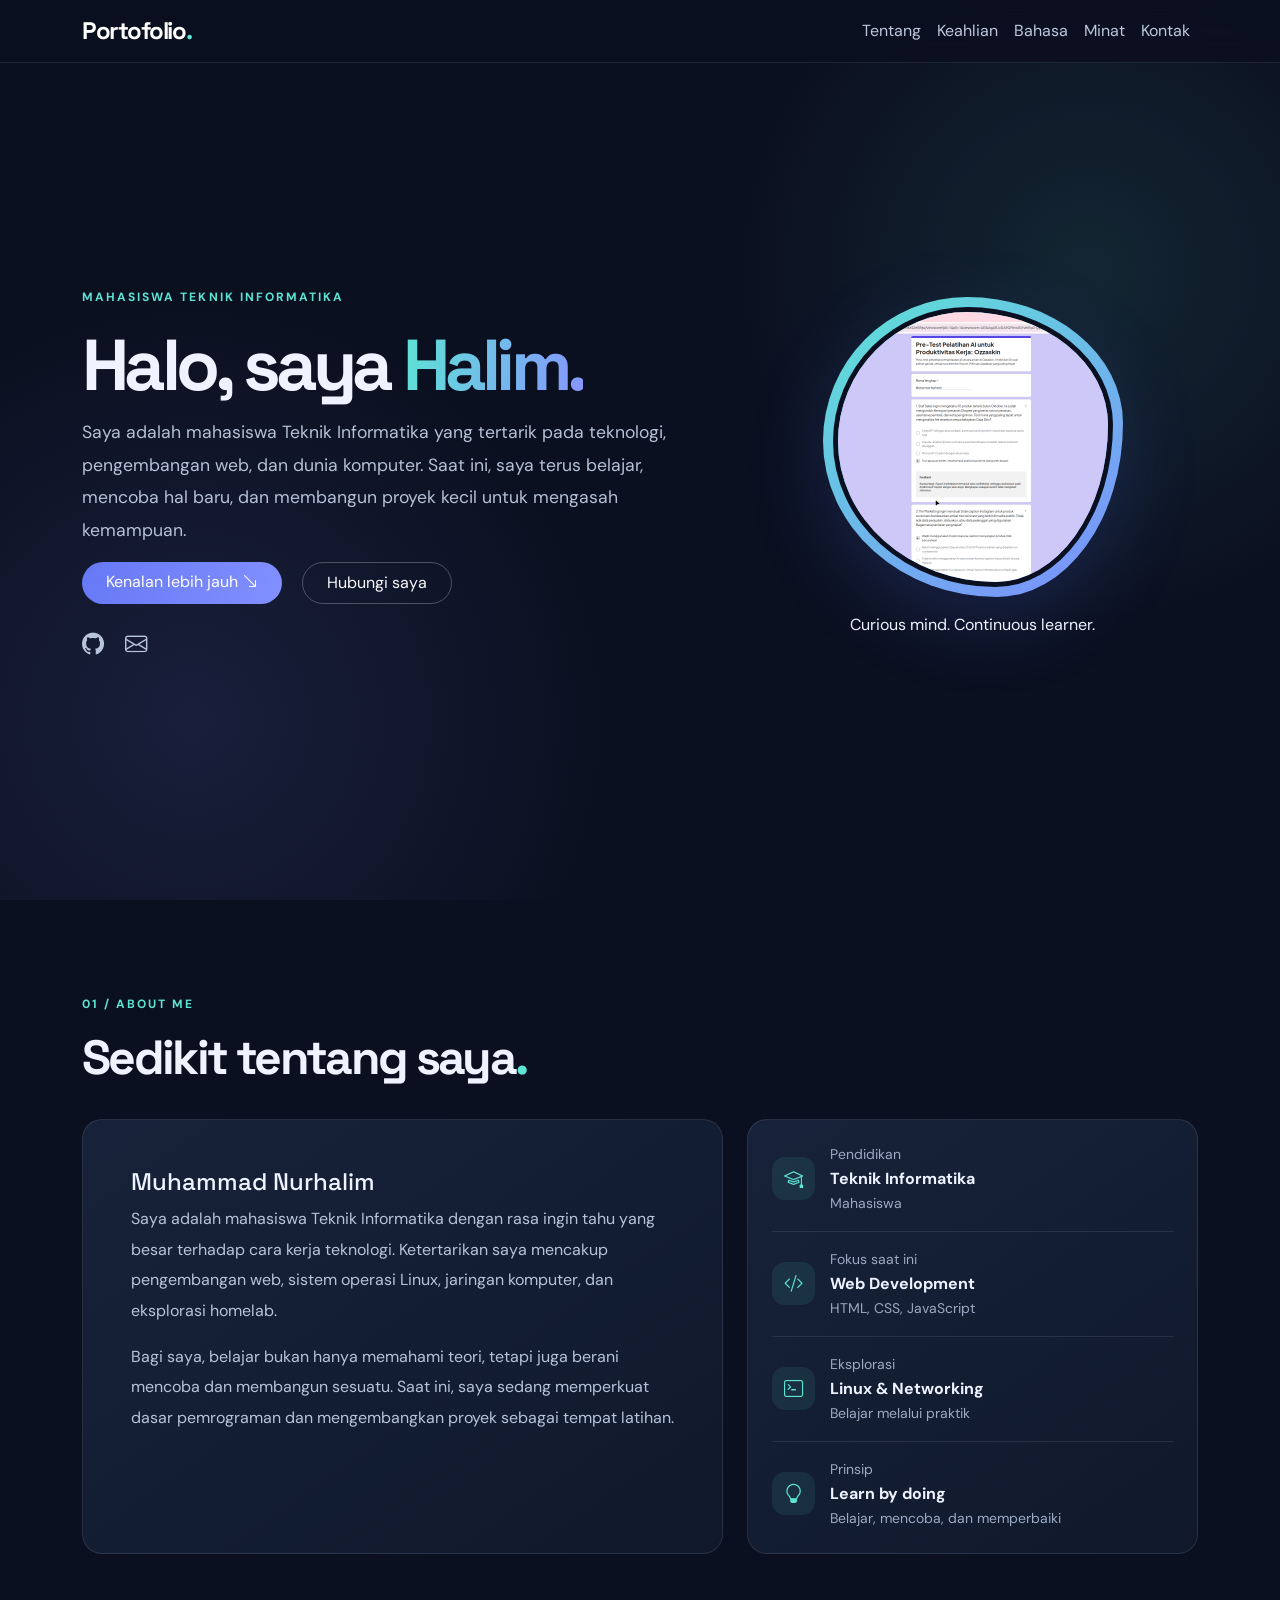
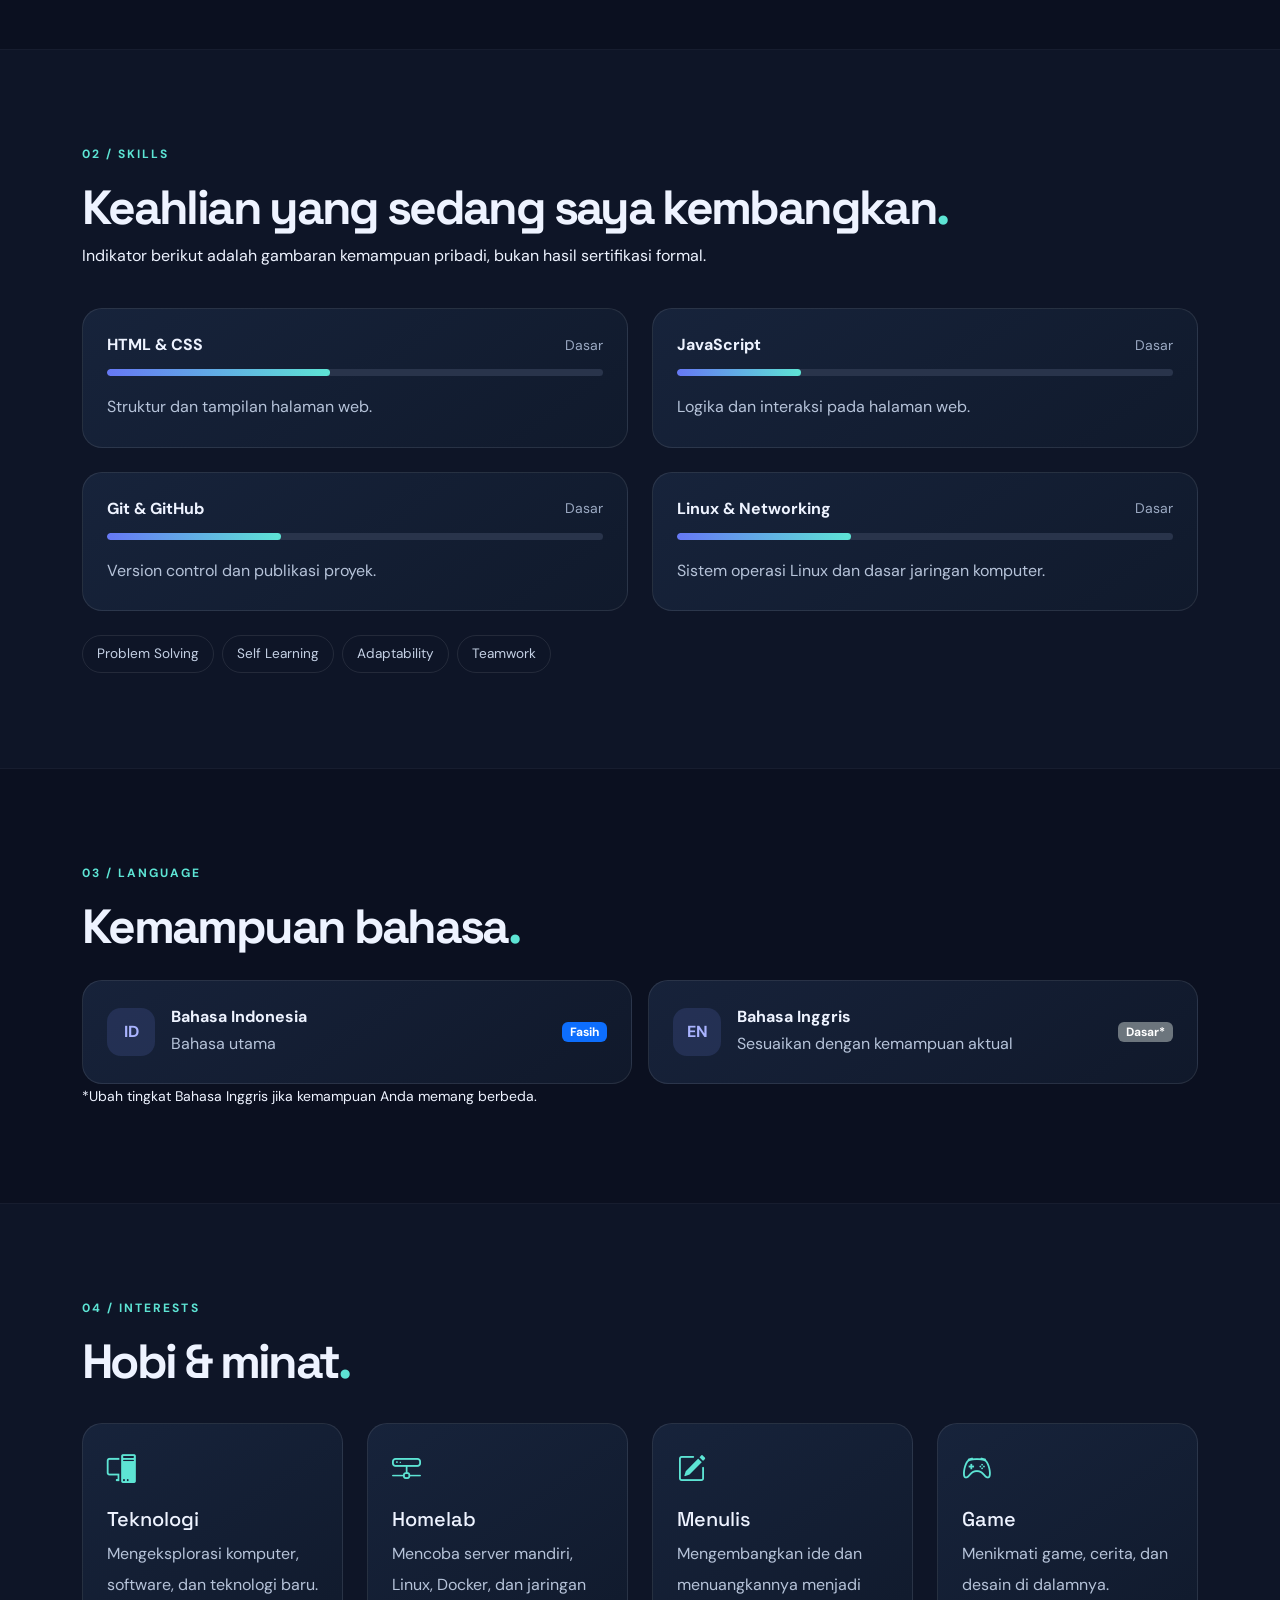
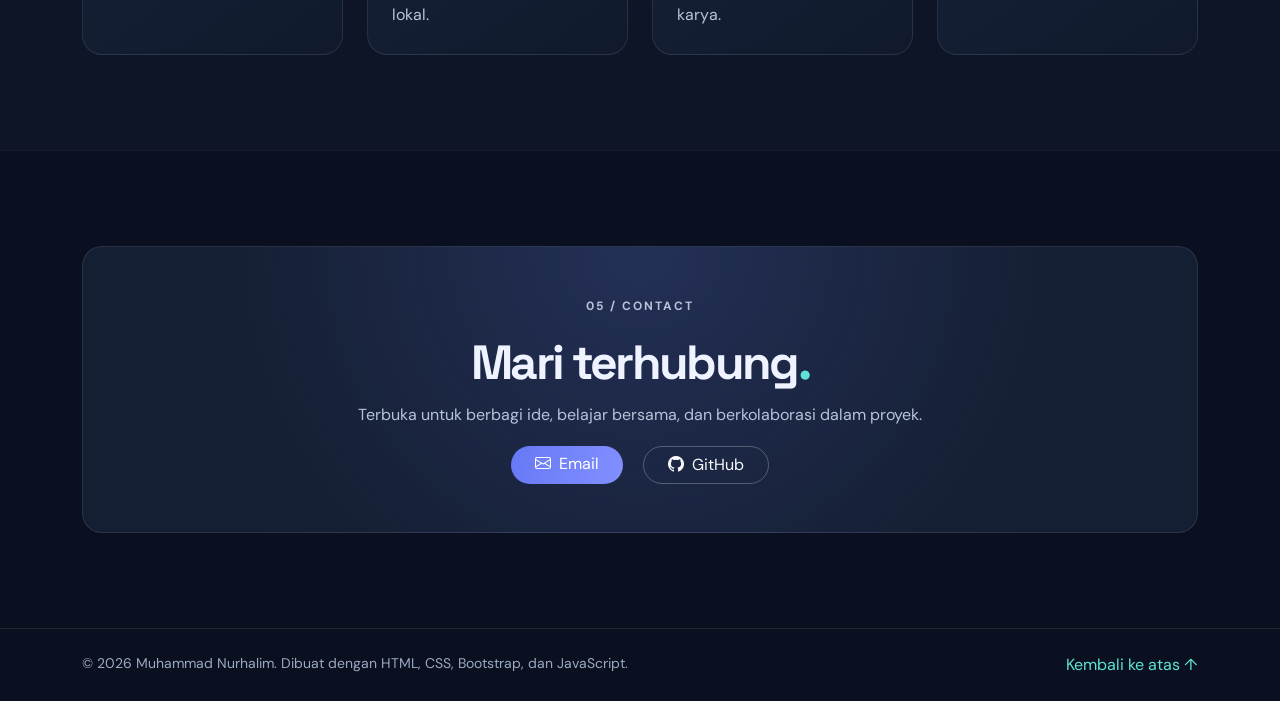
==== commit 26a1772a: "Update index.html" ====
--- a/index.html
+++ b/index.html
@@ -2,7 +2,7 @@
 <html lang="id">
 <head>
 <meta charset="utf-8"><meta name="viewport" content="width=device-width, initial-scale=1">
-<meta name="description" content="Profil pribadi Muhammad Nurhalim, mahasiswa Teknik Informatika.">
+<meta name="description" content="Profil Muhammad Nurhalim, mahasiswa Teknik Informatika.">
 <title>Muhammad Nurhalim | Profil</title>
 <link href="https://cdn.jsdelivr.net/npm/bootstrap@5.3.3/dist/css/bootstrap.min.css" rel="stylesheet">
 <link rel="stylesheet" href="https://cdn.jsdelivr.net/npm/bootstrap-icons@1.11.3/font/bootstrap-icons.min.css">
@@ -11,7 +11,7 @@
 <body>
   <nav class="navbar navbar-expand-lg navbar-dark fixed-top">
     <div class="container">
-      <a class="navbar-brand fw-bold" href="#home">Halim<span>.</span></a>
+      <a class="navbar-brand fw-bold" href="#home">Portofolio<span>.</span></a>
       <button class="navbar-toggler" type="button" data-bs-toggle="collapse" data-bs-target="#nav" aria-controls="nav" aria-expanded="false" aria-label="Toggle navigation">
         <span class="navbar-toggler-icon"></span>
       </button>
@@ -267,4 +267,4 @@
   <script src="https://cdn.jsdelivr.net/npm/bootstrap@5.3.3/dist/js/bootstrap.bundle.min.js"></script>
   <script src="script.js"></script>
 </body>
-</html>+</html>
